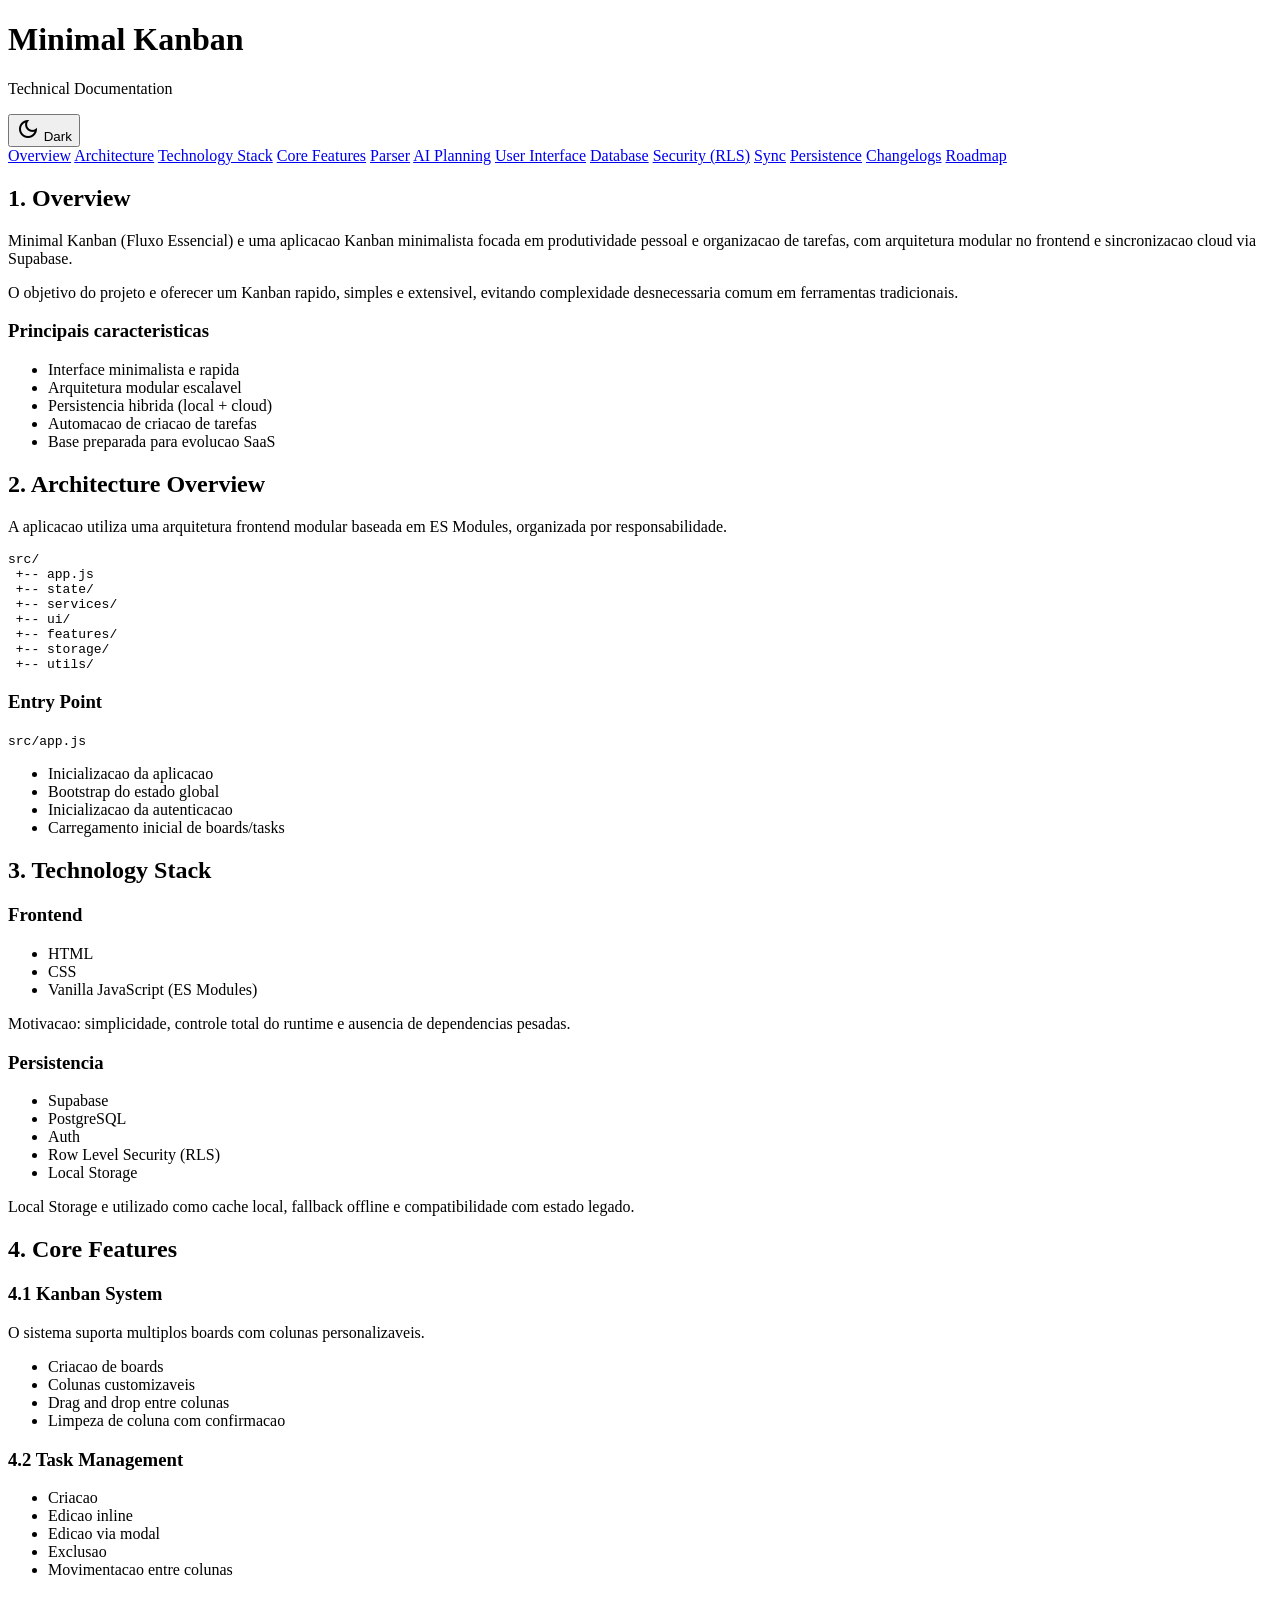
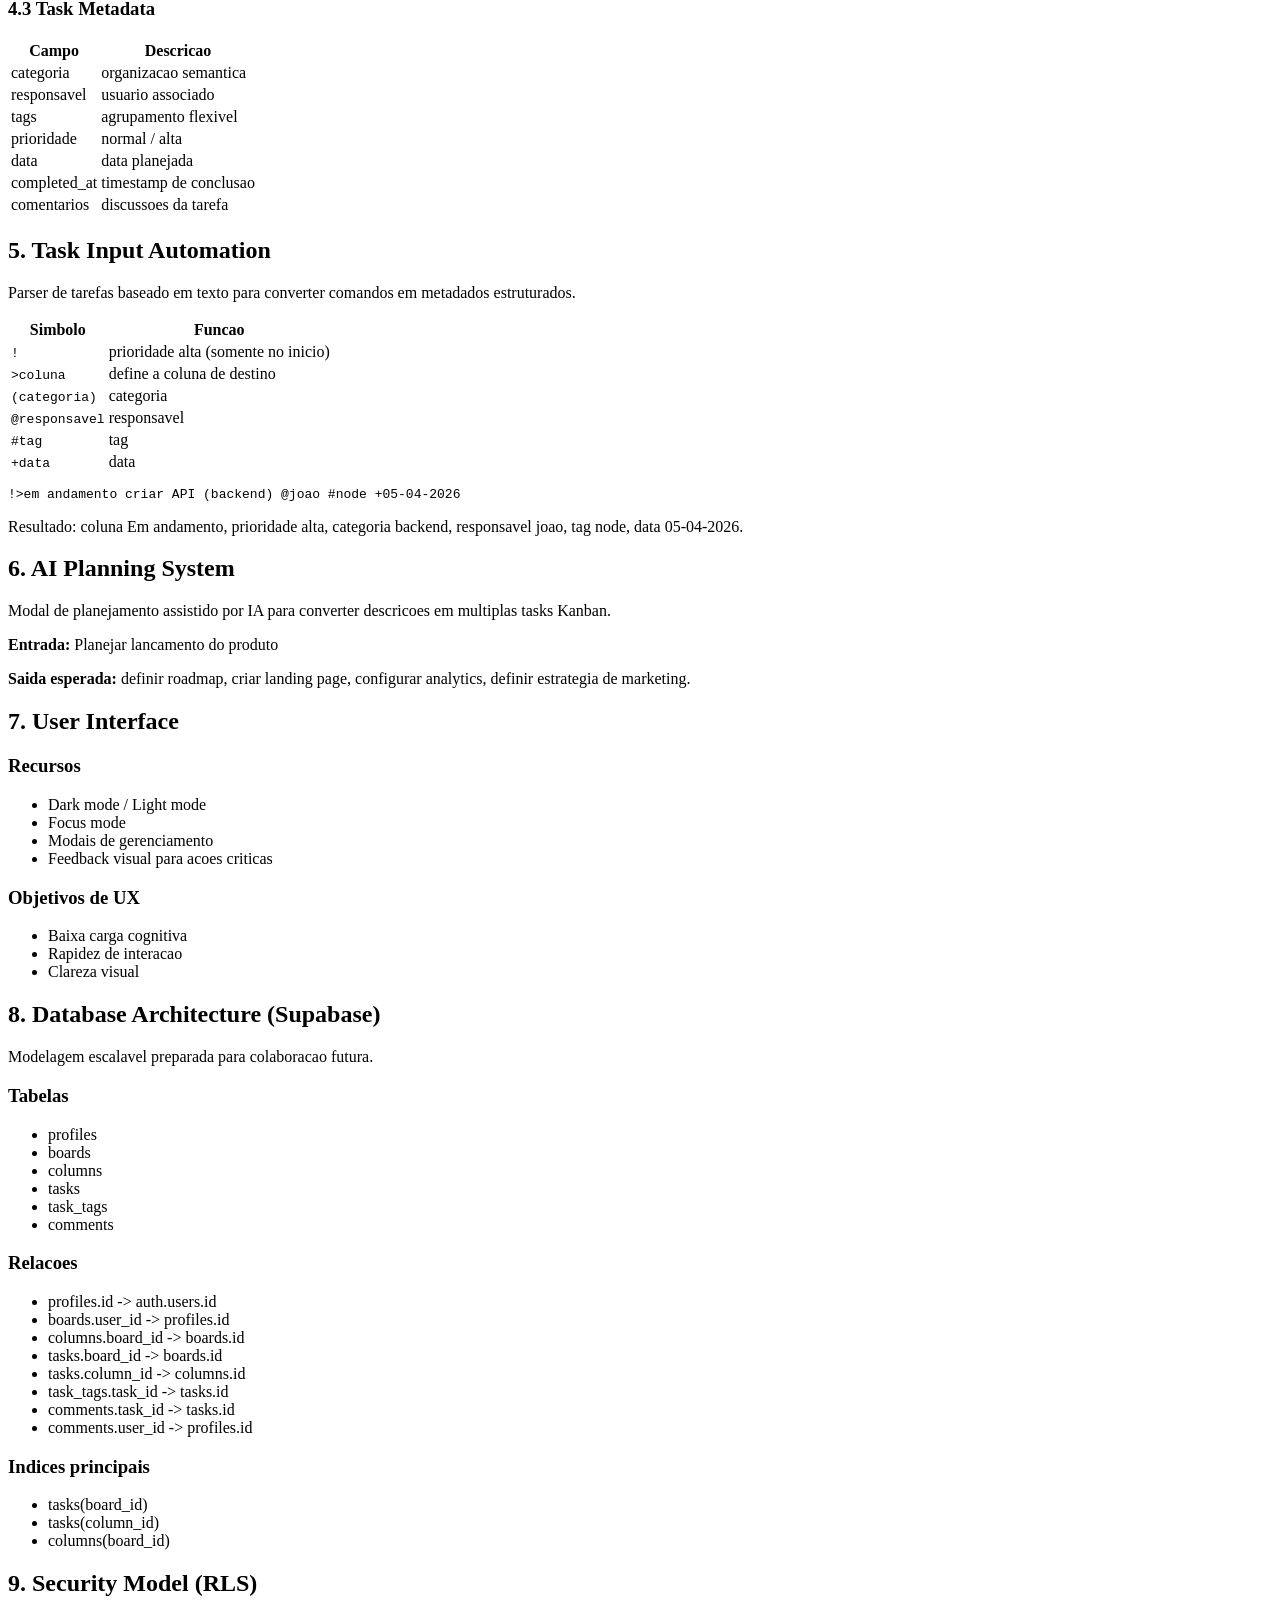
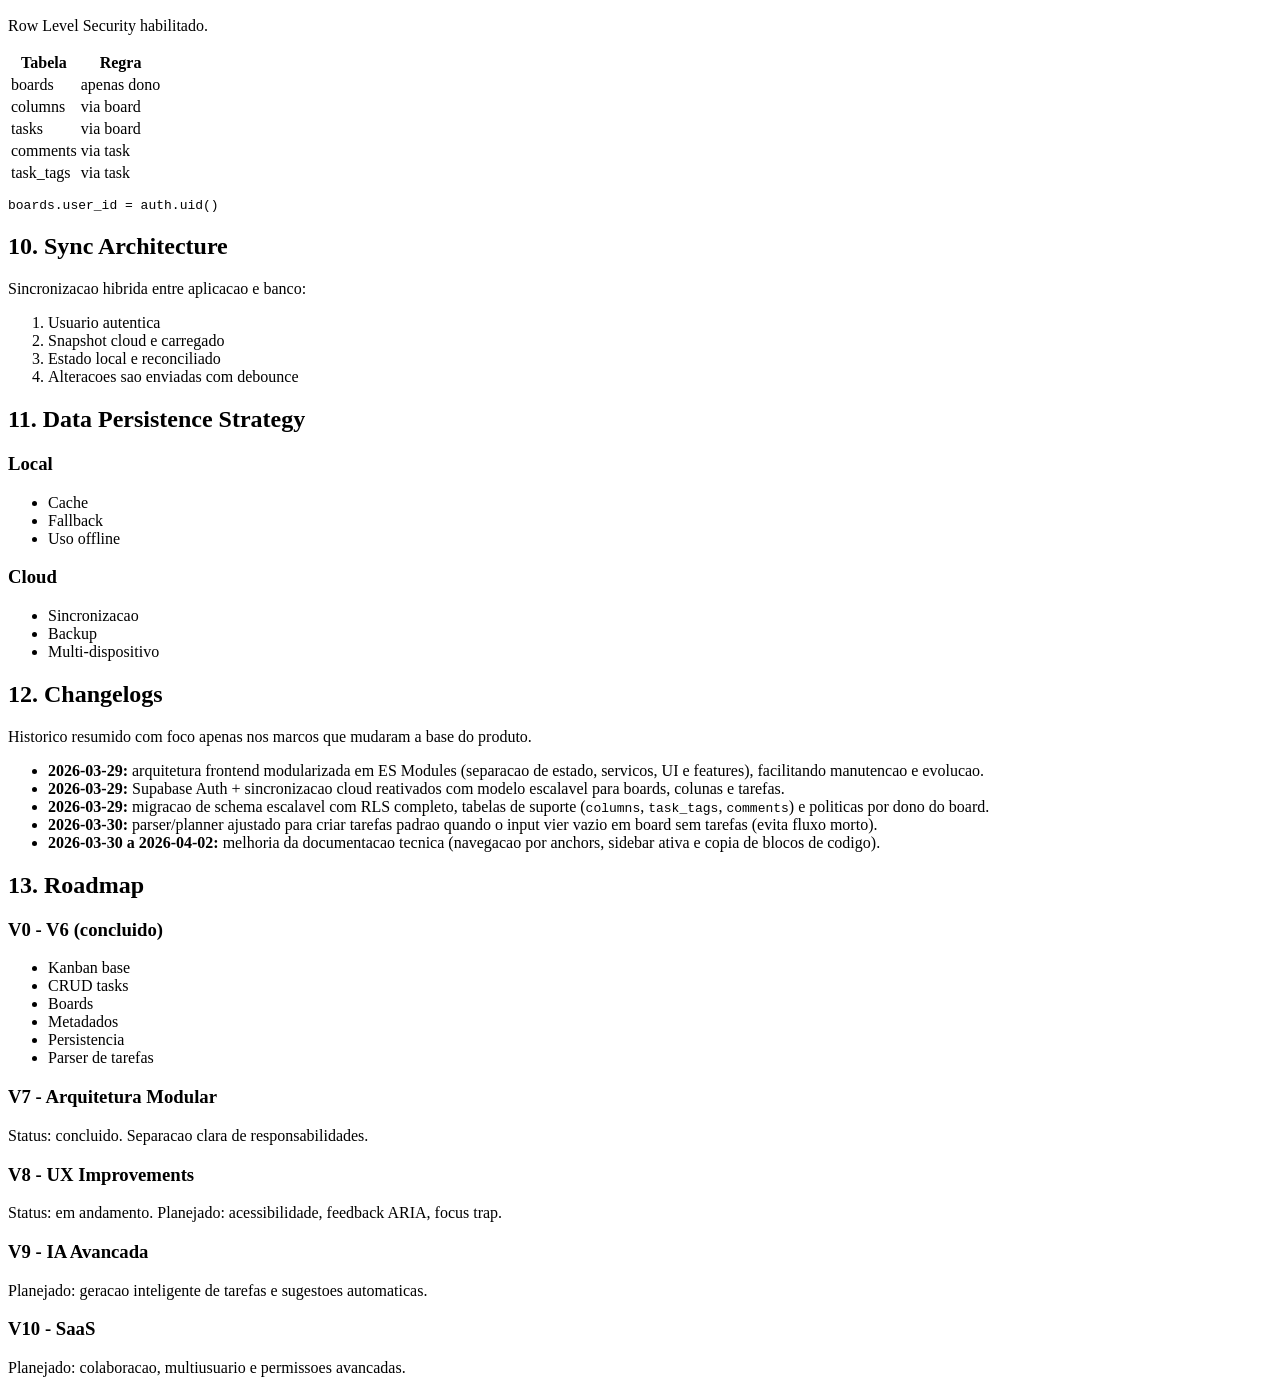
==== docs/index.html @ c55471f4 "feat: simplify task parser commands and align docs/help" ====
<!doctype html>
<html lang="pt-BR">
<head>
  <meta charset="UTF-8" />
  <meta name="viewport" content="width=device-width, initial-scale=1.0" />
  <title>Minimal Kanban - Technical Documentation</title>
  <link rel="preconnect" href="https://fonts.googleapis.com" />
  <link rel="preconnect" href="https://fonts.gstatic.com" crossorigin />
  <link href="https://fonts.googleapis.com/css2?family=Manrope:wght@400;500;600;700;800&display=swap" rel="stylesheet" />
  <link href="https://fonts.googleapis.com/css2?family=Material+Symbols+Outlined:wght@300&display=swap" rel="stylesheet" />
  <link rel="stylesheet" href="./style.css" />
</head>
<body>
  <main class="doc-app">
    <header id="top" class="doc-header">
      <div>
        <h1>Minimal Kanban</h1>
        <p class="subtitle">Technical Documentation</p>
      </div>
      <button id="theme-toggle" type="button" class="theme-btn" aria-label="Alternar tema" aria-pressed="false">
        <span id="theme-icon" class="material-symbols-outlined">dark_mode</span>
        <span id="theme-label">Dark</span>
      </button>
    </header>

    <div class="doc-layout">
      <aside class="doc-sidebar">
        <nav class="doc-nav" aria-label="Navegacao da documentacao">
          <a href="#top">Overview</a>
          <a href="#architecture">Architecture</a>
          <a href="#stack">Technology Stack</a>
          <a href="#core-features">Core Features</a>
          <a href="#parser">Parser</a>
          <a href="#ai-planning">AI Planning</a>
          <a href="#ui">User Interface</a>
          <a href="#database">Database</a>
          <a href="#security">Security (RLS)</a>
          <a href="#sync">Sync</a>
          <a href="#persistence">Persistence</a>
          <a href="#changelogs">Changelogs</a>
          <a href="#roadmap">Roadmap</a>
        </nav>
      </aside>

      <div class="doc-content">
        <section id="overview" class="doc-card">
          <h2>1. Overview</h2>
          <p>Minimal Kanban (Fluxo Essencial) e uma aplicacao Kanban minimalista focada em produtividade pessoal e organizacao de tarefas, com arquitetura modular no frontend e sincronizacao cloud via Supabase.</p>
          <p>O objetivo do projeto e oferecer um Kanban rapido, simples e extensivel, evitando complexidade desnecessaria comum em ferramentas tradicionais.</p>
          <h3>Principais caracteristicas</h3>
          <ul>
            <li>Interface minimalista e rapida</li>
            <li>Arquitetura modular escalavel</li>
            <li>Persistencia hibrida (local + cloud)</li>
            <li>Automacao de criacao de tarefas</li>
            <li>Base preparada para evolucao SaaS</li>
          </ul>
        </section>

        <section id="architecture" class="doc-card">
          <h2>2. Architecture Overview</h2>
          <p>A aplicacao utiliza uma arquitetura frontend modular baseada em ES Modules, organizada por responsabilidade.</p>
          <pre><code>src/
 +-- app.js
 +-- state/
 +-- services/
 +-- ui/
 +-- features/
 +-- storage/
 +-- utils/</code></pre>
          <h3>Entry Point</h3>
          <p><code>src/app.js</code></p>
          <ul>
            <li>Inicializacao da aplicacao</li>
            <li>Bootstrap do estado global</li>
            <li>Inicializacao da autenticacao</li>
            <li>Carregamento inicial de boards/tasks</li>
          </ul>
        </section>

        <section id="stack" class="doc-card">
          <h2>3. Technology Stack</h2>
          <h3>Frontend</h3>
          <ul>
            <li>HTML</li>
            <li>CSS</li>
            <li>Vanilla JavaScript (ES Modules)</li>
          </ul>
          <p>Motivacao: simplicidade, controle total do runtime e ausencia de dependencias pesadas.</p>
          <h3>Persistencia</h3>
          <ul>
            <li>Supabase</li>
            <li>PostgreSQL</li>
            <li>Auth</li>
            <li>Row Level Security (RLS)</li>
            <li>Local Storage</li>
          </ul>
          <p>Local Storage e utilizado como cache local, fallback offline e compatibilidade com estado legado.</p>
        </section>

        <section id="core-features" class="doc-card">
          <h2>4. Core Features</h2>
          <h3>4.1 Kanban System</h3>
          <p>O sistema suporta multiplos boards com colunas personalizaveis.</p>
          <ul>
            <li>Criacao de boards</li>
            <li>Colunas customizaveis</li>
            <li>Drag and drop entre colunas</li>
            <li>Limpeza de coluna com confirmacao</li>
          </ul>
          <h3>4.2 Task Management</h3>
          <ul>
            <li>Criacao</li>
            <li>Edicao inline</li>
            <li>Edicao via modal</li>
            <li>Exclusao</li>
            <li>Movimentacao entre colunas</li>
          </ul>
          <h3>4.3 Task Metadata</h3>
          <table>
            <thead><tr><th>Campo</th><th>Descricao</th></tr></thead>
            <tbody>
              <tr><td>categoria</td><td>organizacao semantica</td></tr>
              <tr><td>responsavel</td><td>usuario associado</td></tr>
              <tr><td>tags</td><td>agrupamento flexivel</td></tr>
              <tr><td>prioridade</td><td>normal / alta</td></tr>
              <tr><td>data</td><td>data planejada</td></tr>
              <tr><td>completed_at</td><td>timestamp de conclusao</td></tr>
              <tr><td>comentarios</td><td>discussoes da tarefa</td></tr>
            </tbody>
          </table>
        </section>

        <section id="parser" class="doc-card">
          <h2>5. Task Input Automation</h2>
          <p>Parser de tarefas baseado em texto para converter comandos em metadados estruturados.</p>
          <table>
            <thead><tr><th>Simbolo</th><th>Funcao</th></tr></thead>
            <tbody>
              <tr><td><code>!</code></td><td>prioridade alta (somente no inicio)</td></tr>
              <tr><td><code>&gt;coluna</code></td><td>define a coluna de destino</td></tr>
              <tr><td><code>(categoria)</code></td><td>categoria</td></tr>
              <tr><td><code>@responsavel</code></td><td>responsavel</td></tr>
              <tr><td><code>#tag</code></td><td>tag</td></tr>
              <tr><td><code>+data</code></td><td>data</td></tr>
            </tbody>
          </table>
          <pre><code>!&gt;em andamento criar API (backend) @joao #node +05-04-2026</code></pre>
          <p>Resultado: coluna Em andamento, prioridade alta, categoria backend, responsavel joao, tag node, data 05-04-2026.</p>
        </section>

        <section id="ai-planning" class="doc-card">
          <h2>6. AI Planning System</h2>
          <p>Modal de planejamento assistido por IA para converter descricoes em multiplas tasks Kanban.</p>
          <p><strong>Entrada:</strong> Planejar lancamento do produto</p>
          <p><strong>Saida esperada:</strong> definir roadmap, criar landing page, configurar analytics, definir estrategia de marketing.</p>
        </section>

        <section id="ui" class="doc-card">
          <h2>7. User Interface</h2>
          <h3>Recursos</h3>
          <ul>
            <li>Dark mode / Light mode</li>
            <li>Focus mode</li>
            <li>Modais de gerenciamento</li>
            <li>Feedback visual para acoes criticas</li>
          </ul>
          <h3>Objetivos de UX</h3>
          <ul>
            <li>Baixa carga cognitiva</li>
            <li>Rapidez de interacao</li>
            <li>Clareza visual</li>
          </ul>
        </section>

        <section id="database" class="doc-card">
          <h2>8. Database Architecture (Supabase)</h2>
          <p>Modelagem escalavel preparada para colaboracao futura.</p>
          <h3>Tabelas</h3>
          <ul>
            <li>profiles</li>
            <li>boards</li>
            <li>columns</li>
            <li>tasks</li>
            <li>task_tags</li>
            <li>comments</li>
          </ul>
          <h3>Relacoes</h3>
          <ul>
            <li>profiles.id -> auth.users.id</li>
            <li>boards.user_id -> profiles.id</li>
            <li>columns.board_id -> boards.id</li>
            <li>tasks.board_id -> boards.id</li>
            <li>tasks.column_id -> columns.id</li>
            <li>task_tags.task_id -> tasks.id</li>
            <li>comments.task_id -> tasks.id</li>
            <li>comments.user_id -> profiles.id</li>
          </ul>
          <h3>Indices principais</h3>
          <ul>
            <li>tasks(board_id)</li>
            <li>tasks(column_id)</li>
            <li>columns(board_id)</li>
          </ul>
        </section>

        <section id="security" class="doc-card">
          <h2>9. Security Model (RLS)</h2>
          <p>Row Level Security habilitado.</p>
          <table>
            <thead><tr><th>Tabela</th><th>Regra</th></tr></thead>
            <tbody>
              <tr><td>boards</td><td>apenas dono</td></tr>
              <tr><td>columns</td><td>via board</td></tr>
              <tr><td>tasks</td><td>via board</td></tr>
              <tr><td>comments</td><td>via task</td></tr>
              <tr><td>task_tags</td><td>via task</td></tr>
            </tbody>
          </table>
          <pre><code>boards.user_id = auth.uid()</code></pre>
        </section>

        <section id="sync" class="doc-card">
          <h2>10. Sync Architecture</h2>
          <p>Sincronizacao hibrida entre aplicacao e banco:</p>
          <ol>
            <li>Usuario autentica</li>
            <li>Snapshot cloud e carregado</li>
            <li>Estado local e reconciliado</li>
            <li>Alteracoes sao enviadas com debounce</li>
          </ol>
        </section>

        <section id="persistence" class="doc-card">
          <h2>11. Data Persistence Strategy</h2>
          <h3>Local</h3>
          <ul>
            <li>Cache</li>
            <li>Fallback</li>
            <li>Uso offline</li>
          </ul>
          <h3>Cloud</h3>
          <ul>
            <li>Sincronizacao</li>
            <li>Backup</li>
            <li>Multi-dispositivo</li>
          </ul>
        </section>

        <section id="changelogs" class="doc-card">
          <h2>12. Changelogs</h2>
          <p>Historico resumido com foco apenas nos marcos que mudaram a base do produto.</p>
          <ul>
            <li><strong>2026-03-29:</strong> arquitetura frontend modularizada em ES Modules (separacao de estado, servicos, UI e features), facilitando manutencao e evolucao.</li>
            <li><strong>2026-03-29:</strong> Supabase Auth + sincronizacao cloud reativados com modelo escalavel para boards, colunas e tarefas.</li>
            <li><strong>2026-03-29:</strong> migracao de schema escalavel com RLS completo, tabelas de suporte (<code>columns</code>, <code>task_tags</code>, <code>comments</code>) e politicas por dono do board.</li>
            <li><strong>2026-03-30:</strong> parser/planner ajustado para criar tarefas padrao quando o input vier vazio em board sem tarefas (evita fluxo morto).</li>
            <li><strong>2026-03-30 a 2026-04-02:</strong> melhoria da documentacao tecnica (navegacao por anchors, sidebar ativa e copia de blocos de codigo).</li>
          </ul>
        </section>
        <section id="roadmap" class="doc-card">
          <h2>13. Roadmap</h2>
          <h3>V0 - V6 (concluido)</h3>
          <ul>
            <li>Kanban base</li>
            <li>CRUD tasks</li>
            <li>Boards</li>
            <li>Metadados</li>
            <li>Persistencia</li>
            <li>Parser de tarefas</li>
          </ul>
          <h3>V7 - Arquitetura Modular</h3>
          <p>Status: concluido. Separacao clara de responsabilidades.</p>
          <h3>V8 - UX Improvements</h3>
          <p>Status: em andamento. Planejado: acessibilidade, feedback ARIA, focus trap.</p>
          <h3>V9 - IA Avancada</h3>
          <p>Planejado: geracao inteligente de tarefas e sugestoes automaticas.</p>
          <h3>V10 - SaaS</h3>
          <p>Planejado: colaboracao, multiusuario e permissoes avancadas.</p>
        </section>
      </div>
    </div>
  </main>

  <script type="module" src="./script.js"></script>
</body>
</html>
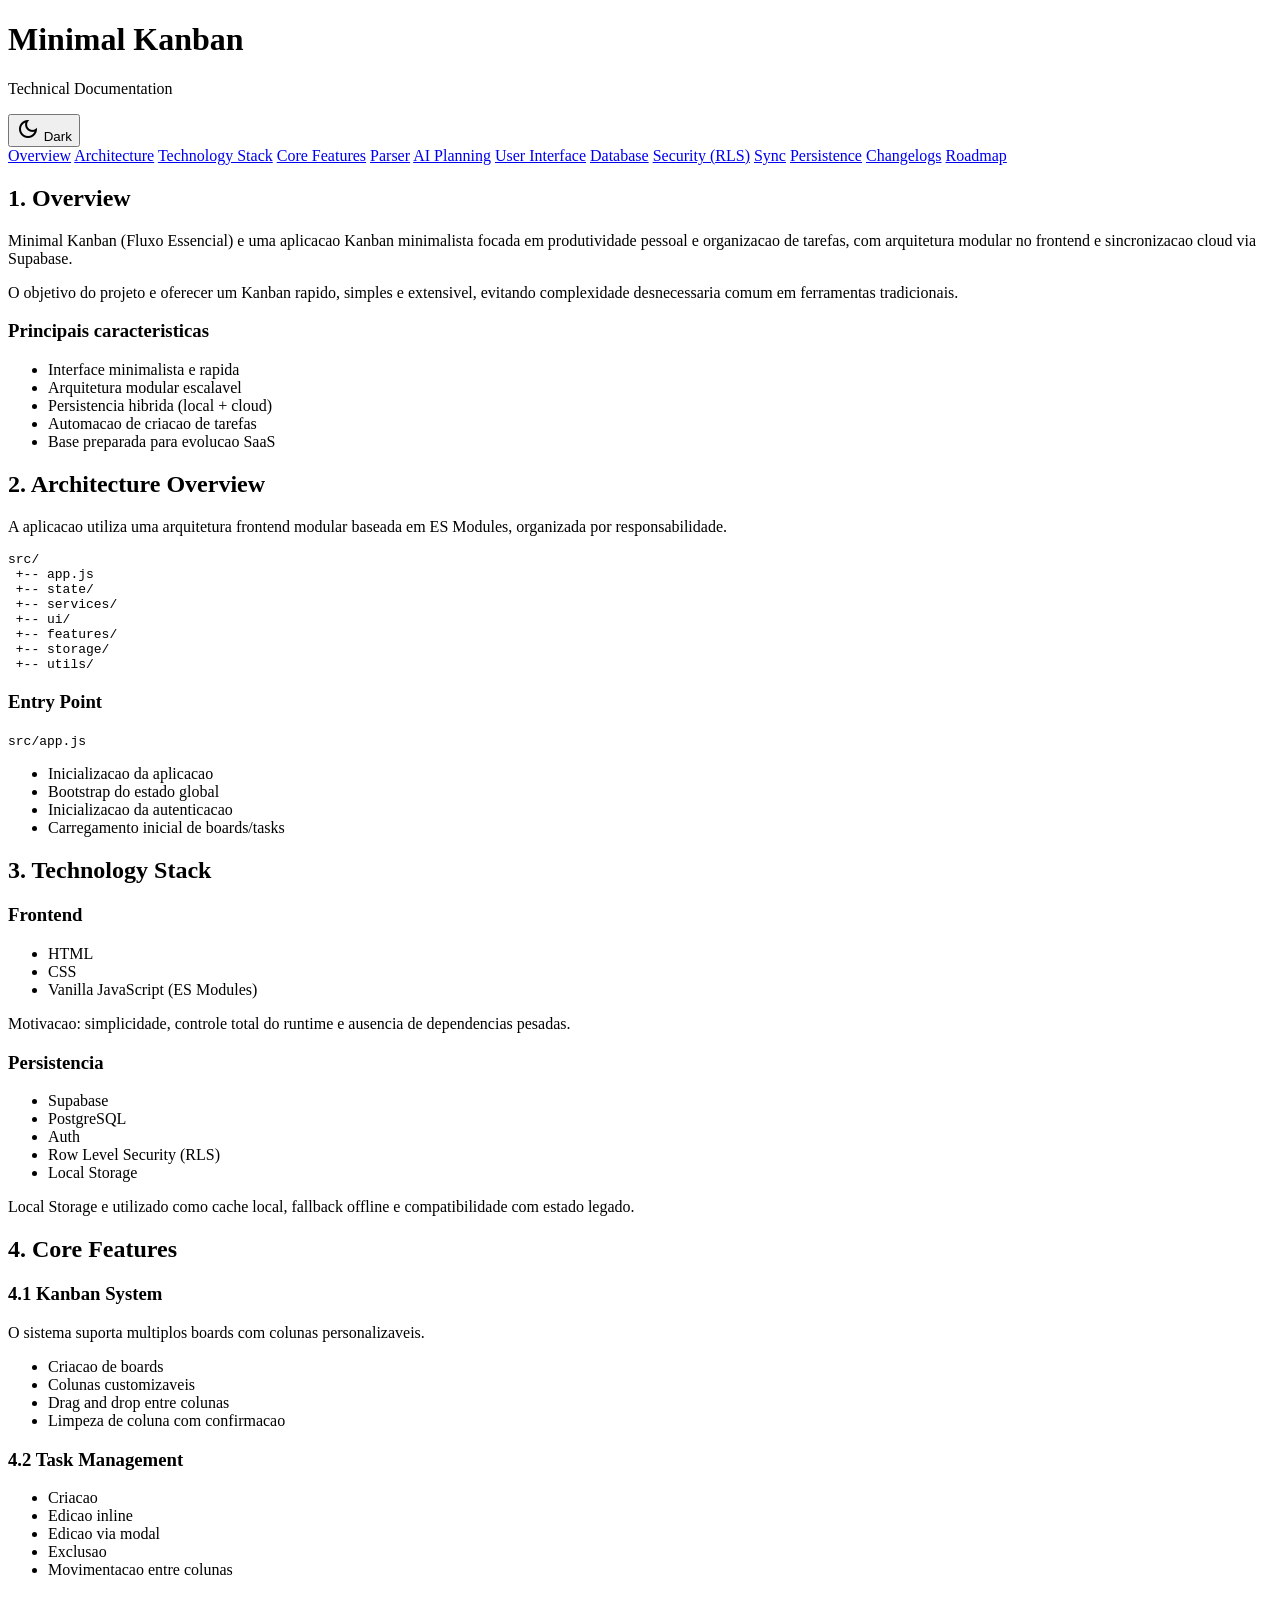
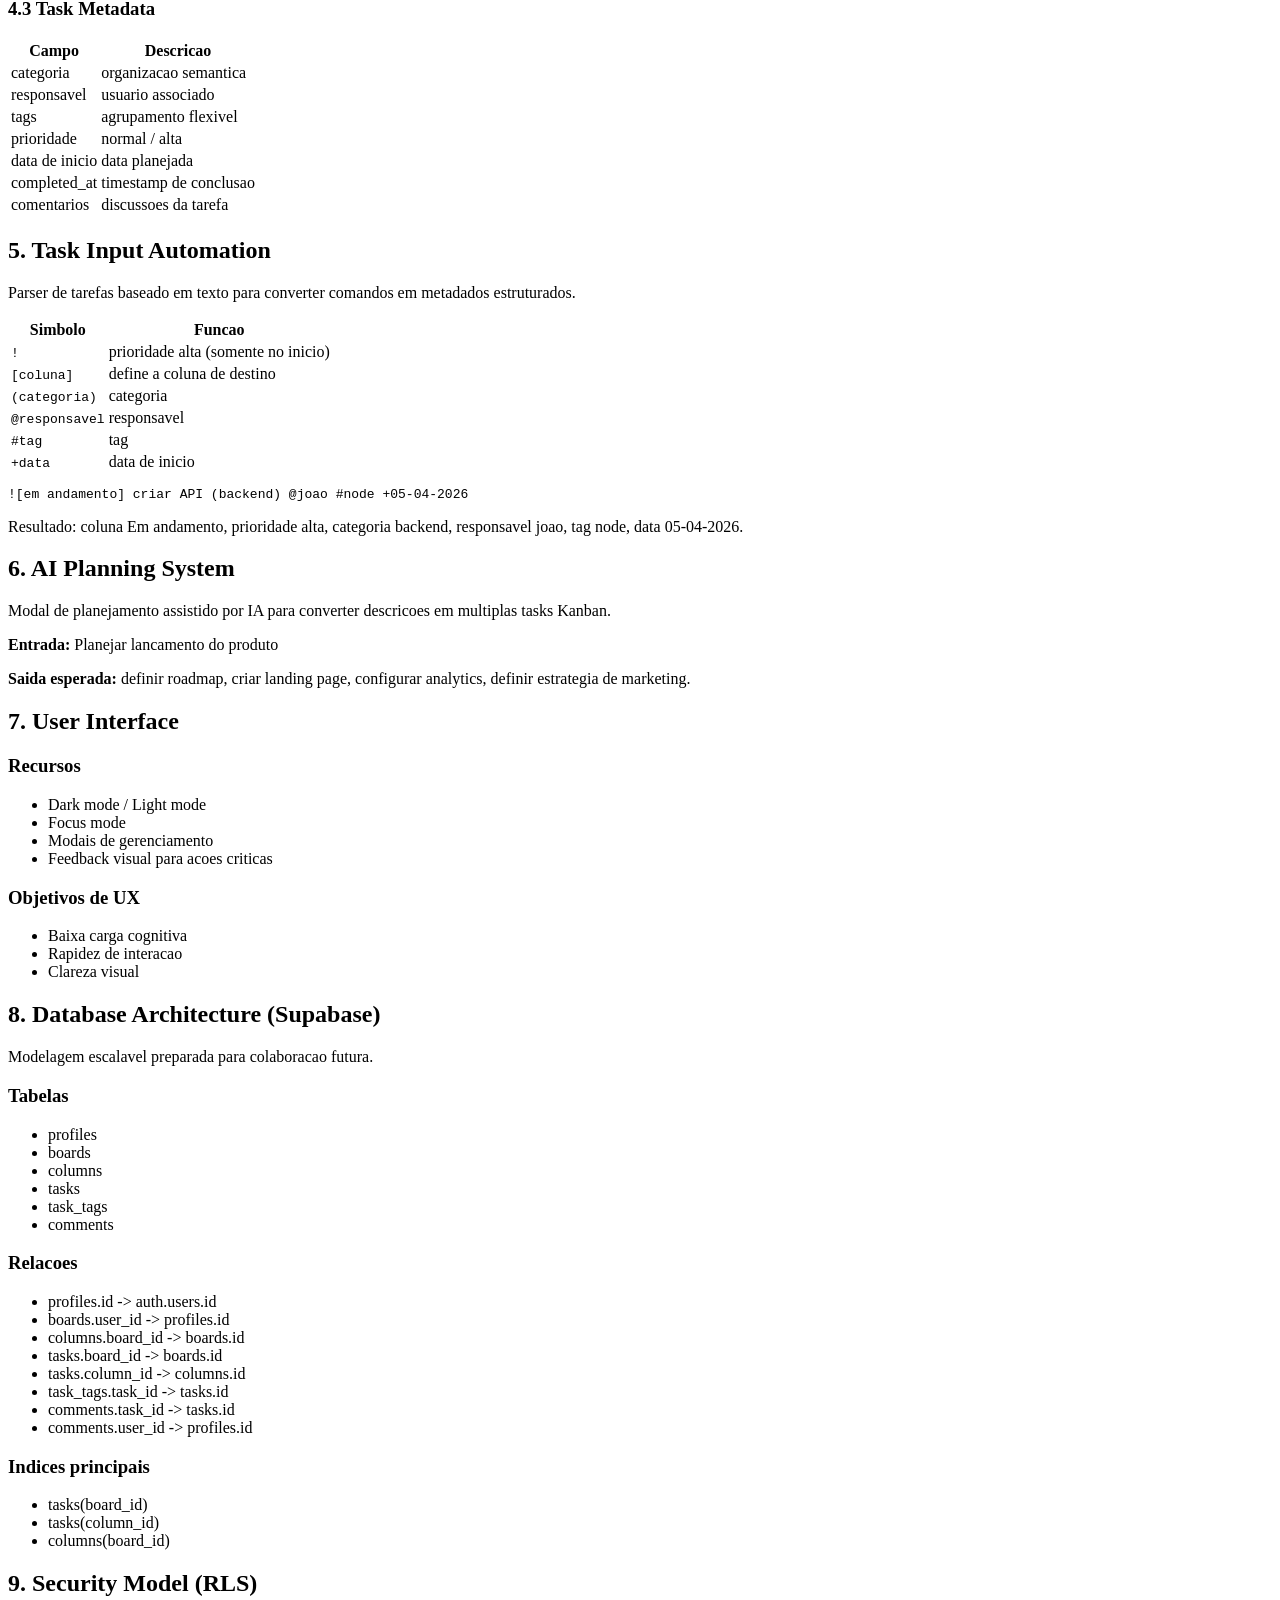
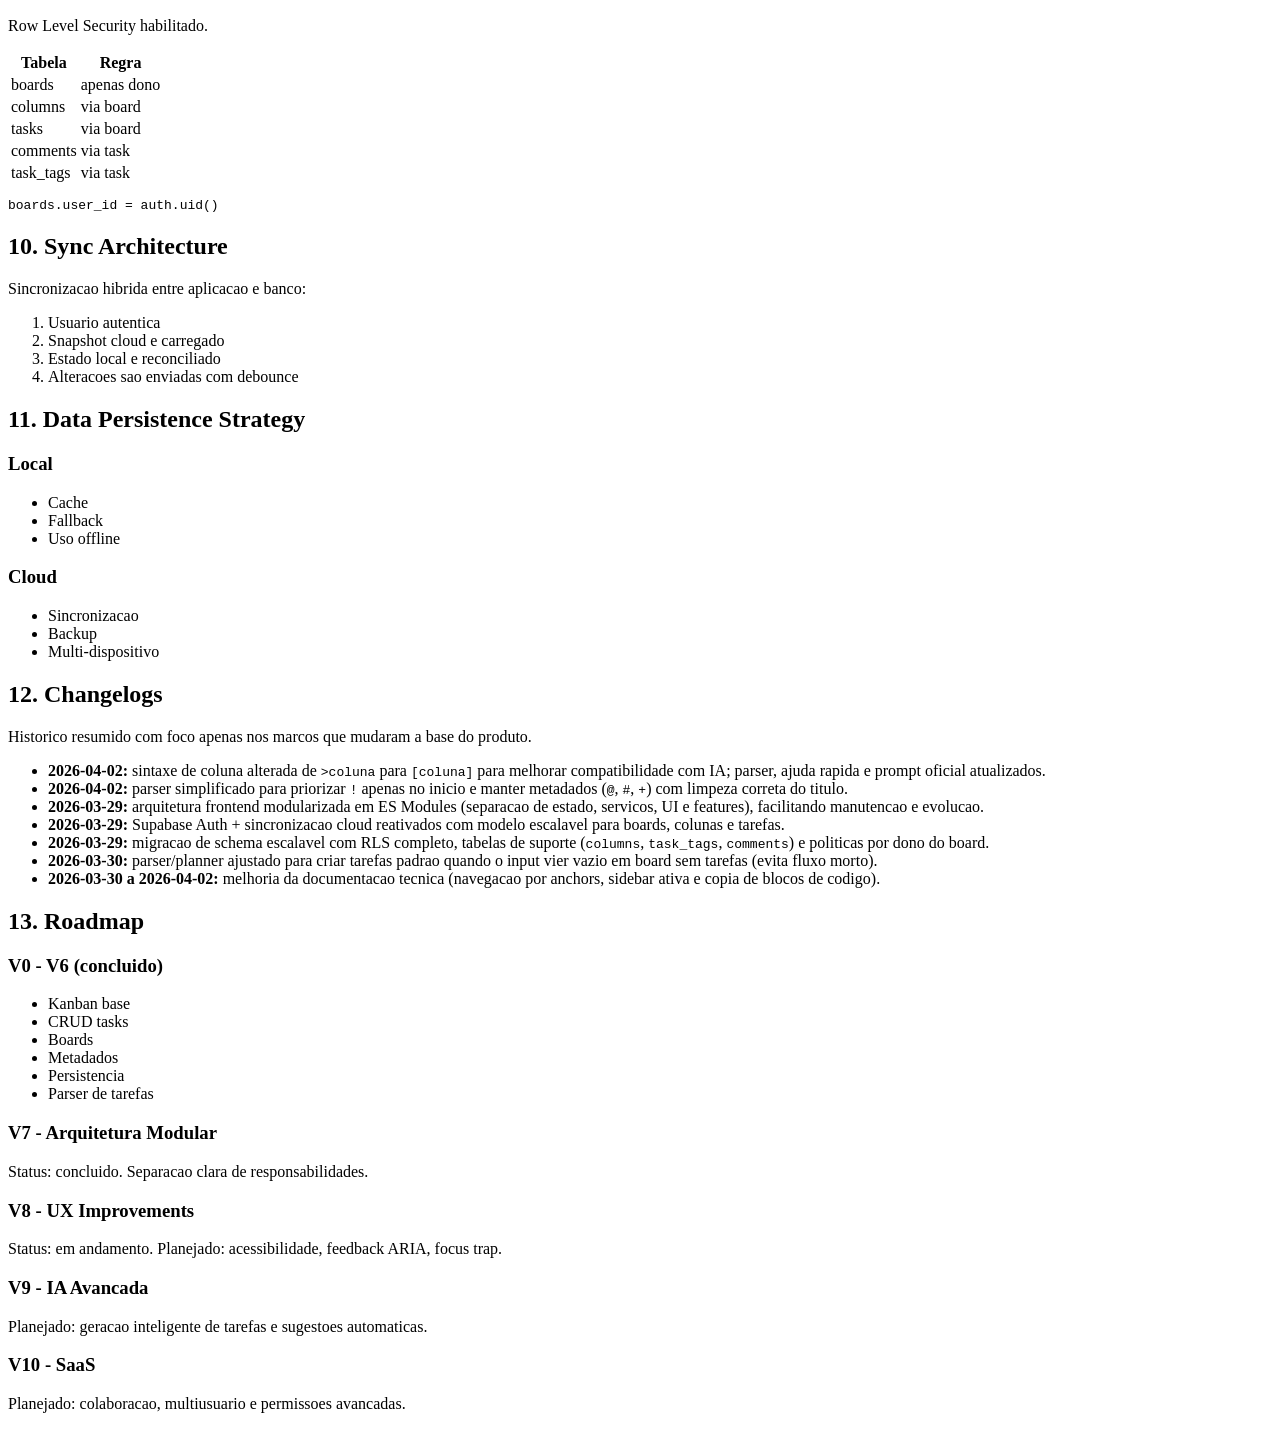
==== commit 431f6853: "chore: rename date label and remove done task strike style" ====
--- a/docs/index.html
+++ b/docs/index.html
@@ -124,7 +124,7 @@
               <tr><td>responsavel</td><td>usuario associado</td></tr>
               <tr><td>tags</td><td>agrupamento flexivel</td></tr>
               <tr><td>prioridade</td><td>normal / alta</td></tr>
-              <tr><td>data</td><td>data planejada</td></tr>
+              <tr><td>data de inicio</td><td>data planejada</td></tr>
               <tr><td>completed_at</td><td>timestamp de conclusao</td></tr>
               <tr><td>comentarios</td><td>discussoes da tarefa</td></tr>
             </tbody>
@@ -138,14 +138,14 @@
             <thead><tr><th>Simbolo</th><th>Funcao</th></tr></thead>
             <tbody>
               <tr><td><code>!</code></td><td>prioridade alta (somente no inicio)</td></tr>
-              <tr><td><code>&gt;coluna</code></td><td>define a coluna de destino</td></tr>
+              <tr><td><code>[coluna]</code></td><td>define a coluna de destino</td></tr>
               <tr><td><code>(categoria)</code></td><td>categoria</td></tr>
               <tr><td><code>@responsavel</code></td><td>responsavel</td></tr>
               <tr><td><code>#tag</code></td><td>tag</td></tr>
-              <tr><td><code>+data</code></td><td>data</td></tr>
+              <tr><td><code>+data</code></td><td>data de inicio</td></tr>
             </tbody>
           </table>
-          <pre><code>!&gt;em andamento criar API (backend) @joao #node +05-04-2026</code></pre>
+          <pre><code>![em andamento] criar API (backend) @joao #node +05-04-2026</code></pre>
           <p>Resultado: coluna Em andamento, prioridade alta, categoria backend, responsavel joao, tag node, data 05-04-2026.</p>
         </section>
 
@@ -251,6 +251,8 @@
           <h2>12. Changelogs</h2>
           <p>Historico resumido com foco apenas nos marcos que mudaram a base do produto.</p>
           <ul>
+            <li><strong>2026-04-02:</strong> sintaxe de coluna alterada de <code>&gt;coluna</code> para <code>[coluna]</code> para melhorar compatibilidade com IA; parser, ajuda rapida e prompt oficial atualizados.</li>
+            <li><strong>2026-04-02:</strong> parser simplificado para priorizar <code>!</code> apenas no inicio e manter metadados (<code>@</code>, <code>#</code>, <code>+</code>) com limpeza correta do titulo.</li>
             <li><strong>2026-03-29:</strong> arquitetura frontend modularizada em ES Modules (separacao de estado, servicos, UI e features), facilitando manutencao e evolucao.</li>
             <li><strong>2026-03-29:</strong> Supabase Auth + sincronizacao cloud reativados com modelo escalavel para boards, colunas e tarefas.</li>
             <li><strong>2026-03-29:</strong> migracao de schema escalavel com RLS completo, tabelas de suporte (<code>columns</code>, <code>task_tags</code>, <code>comments</code>) e politicas por dono do board.</li>
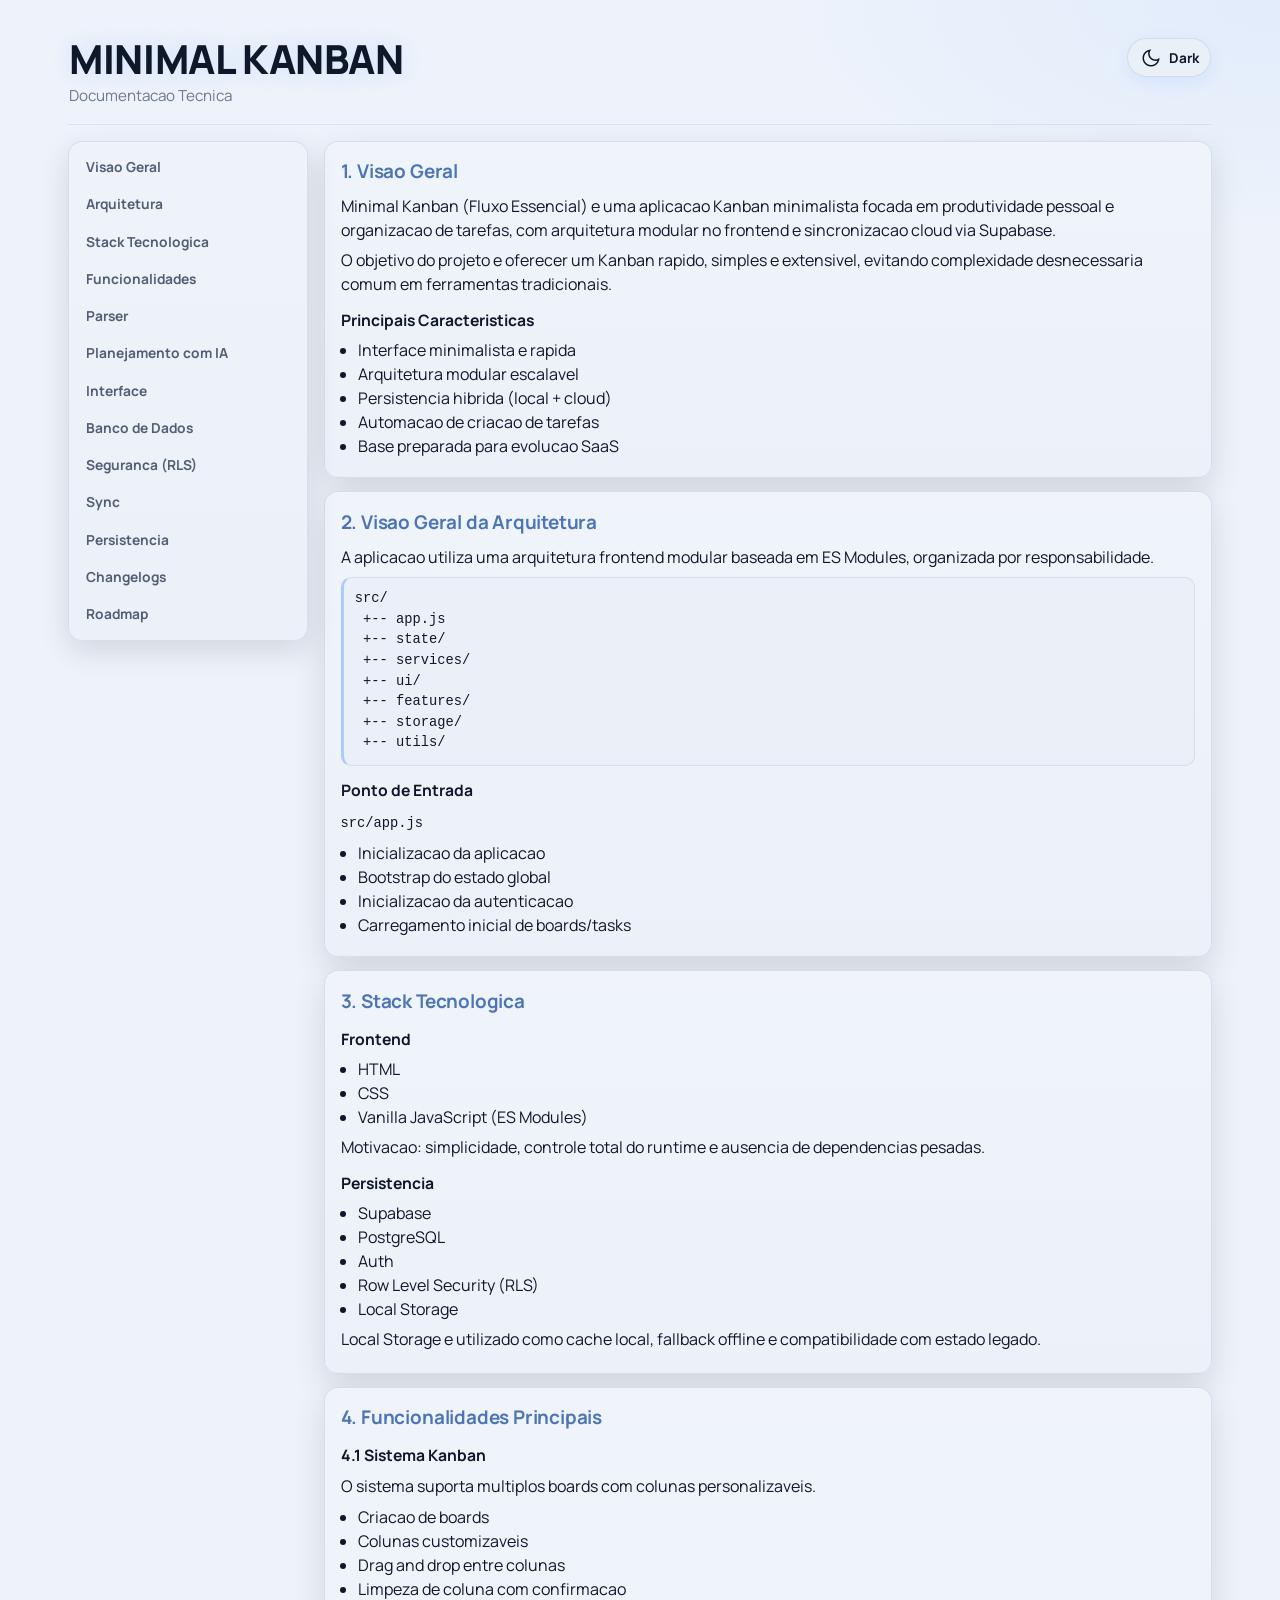
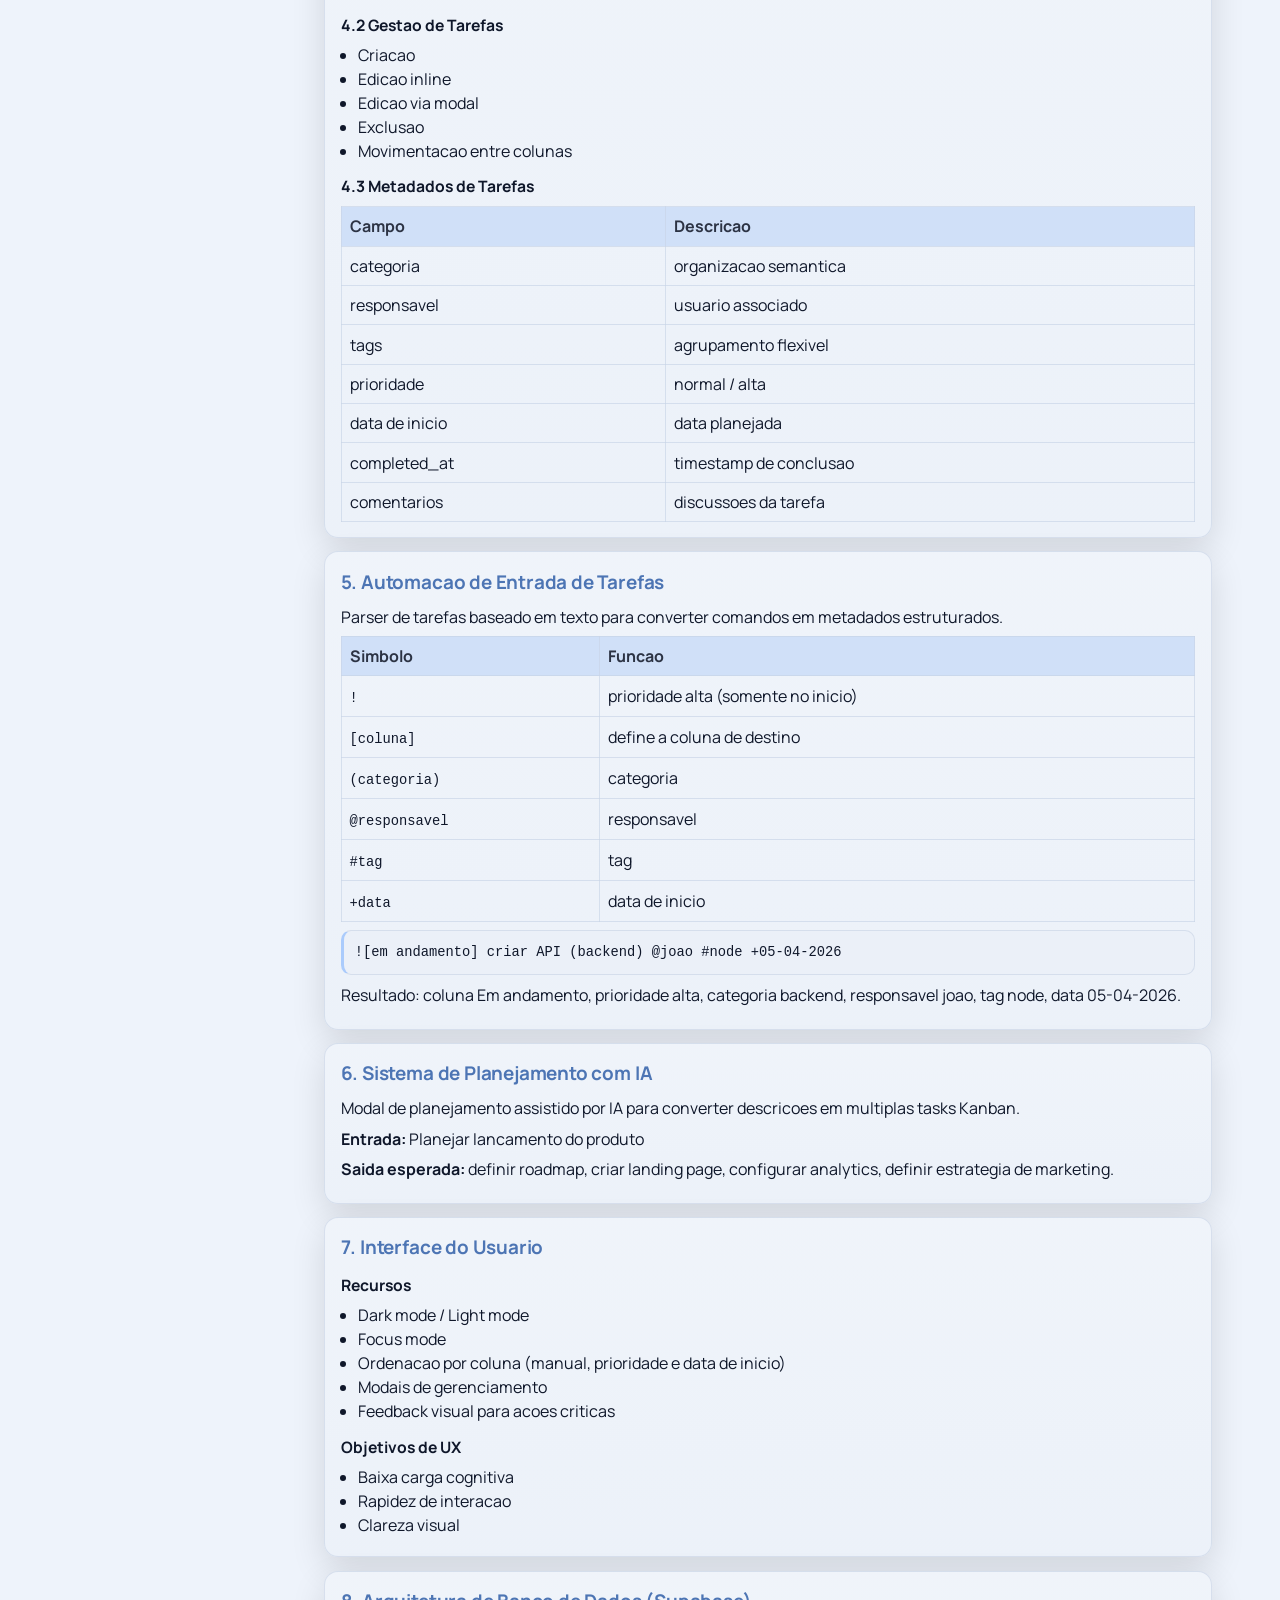
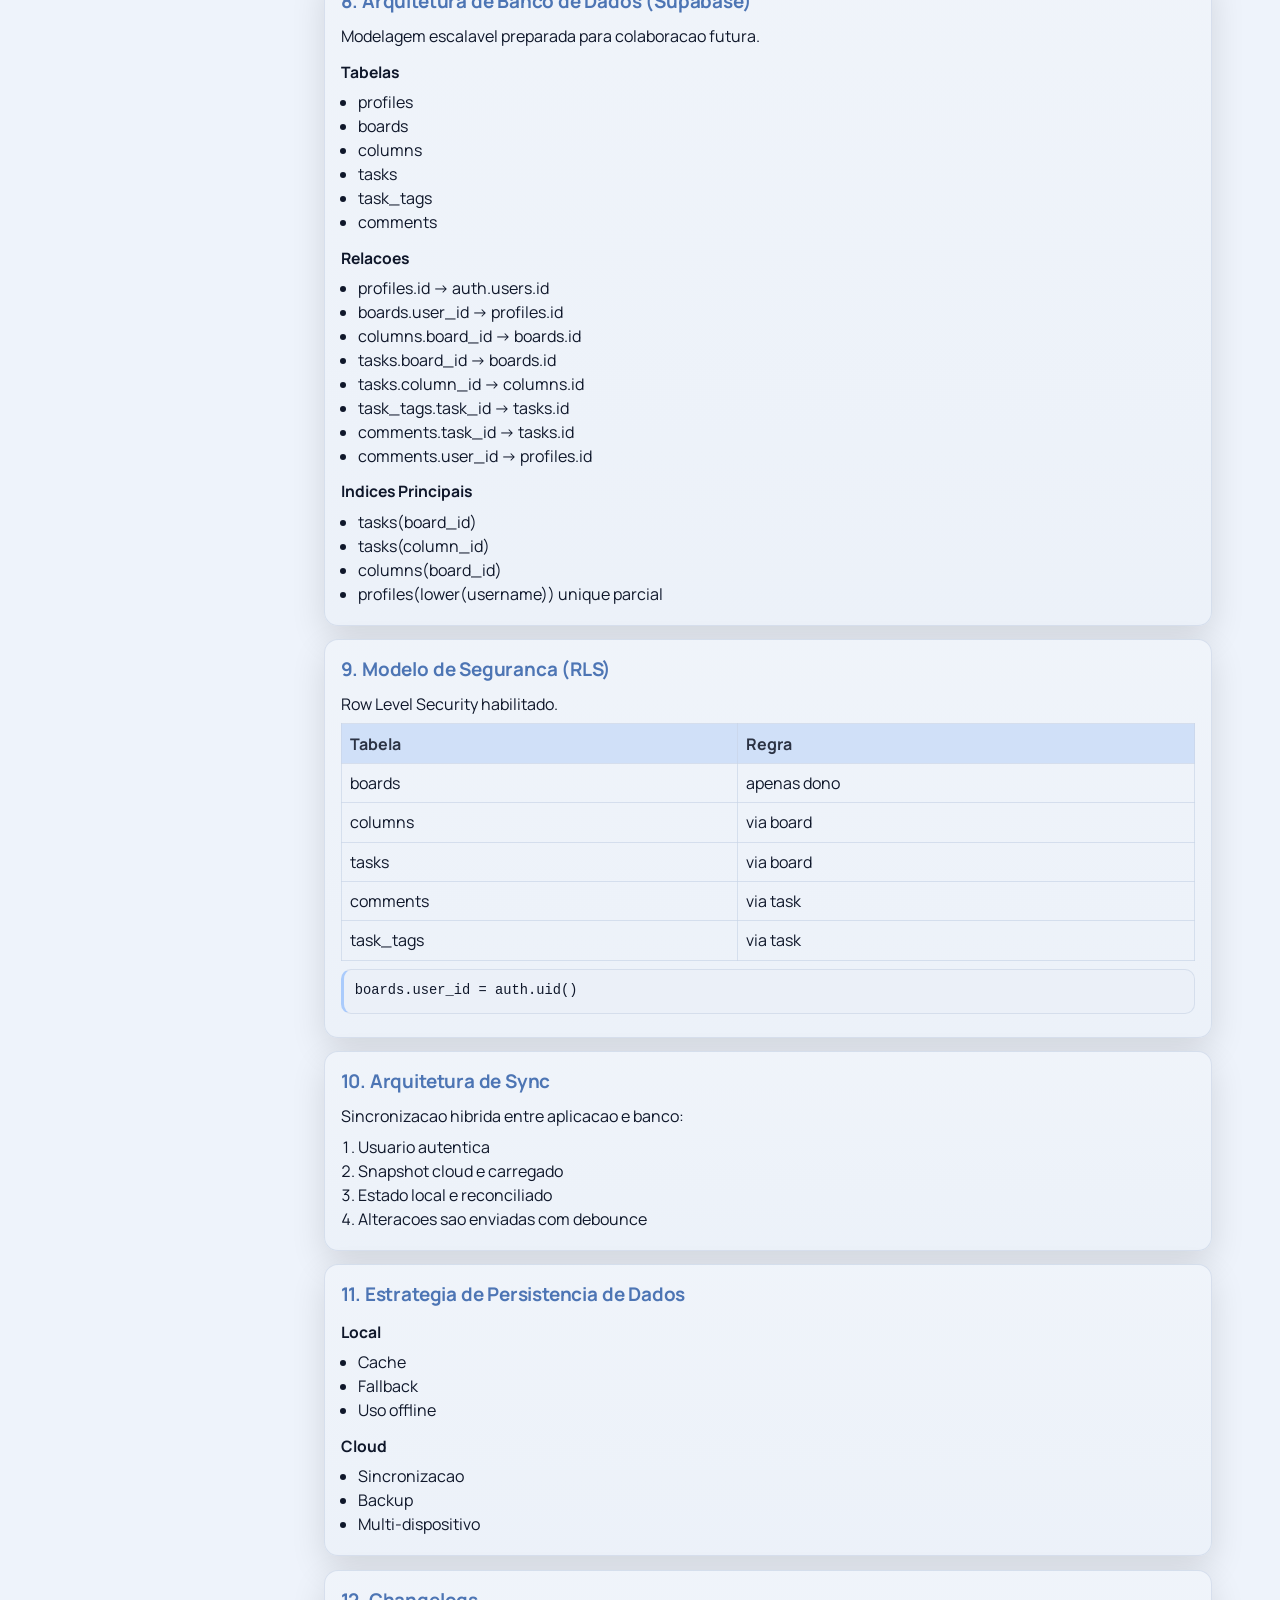
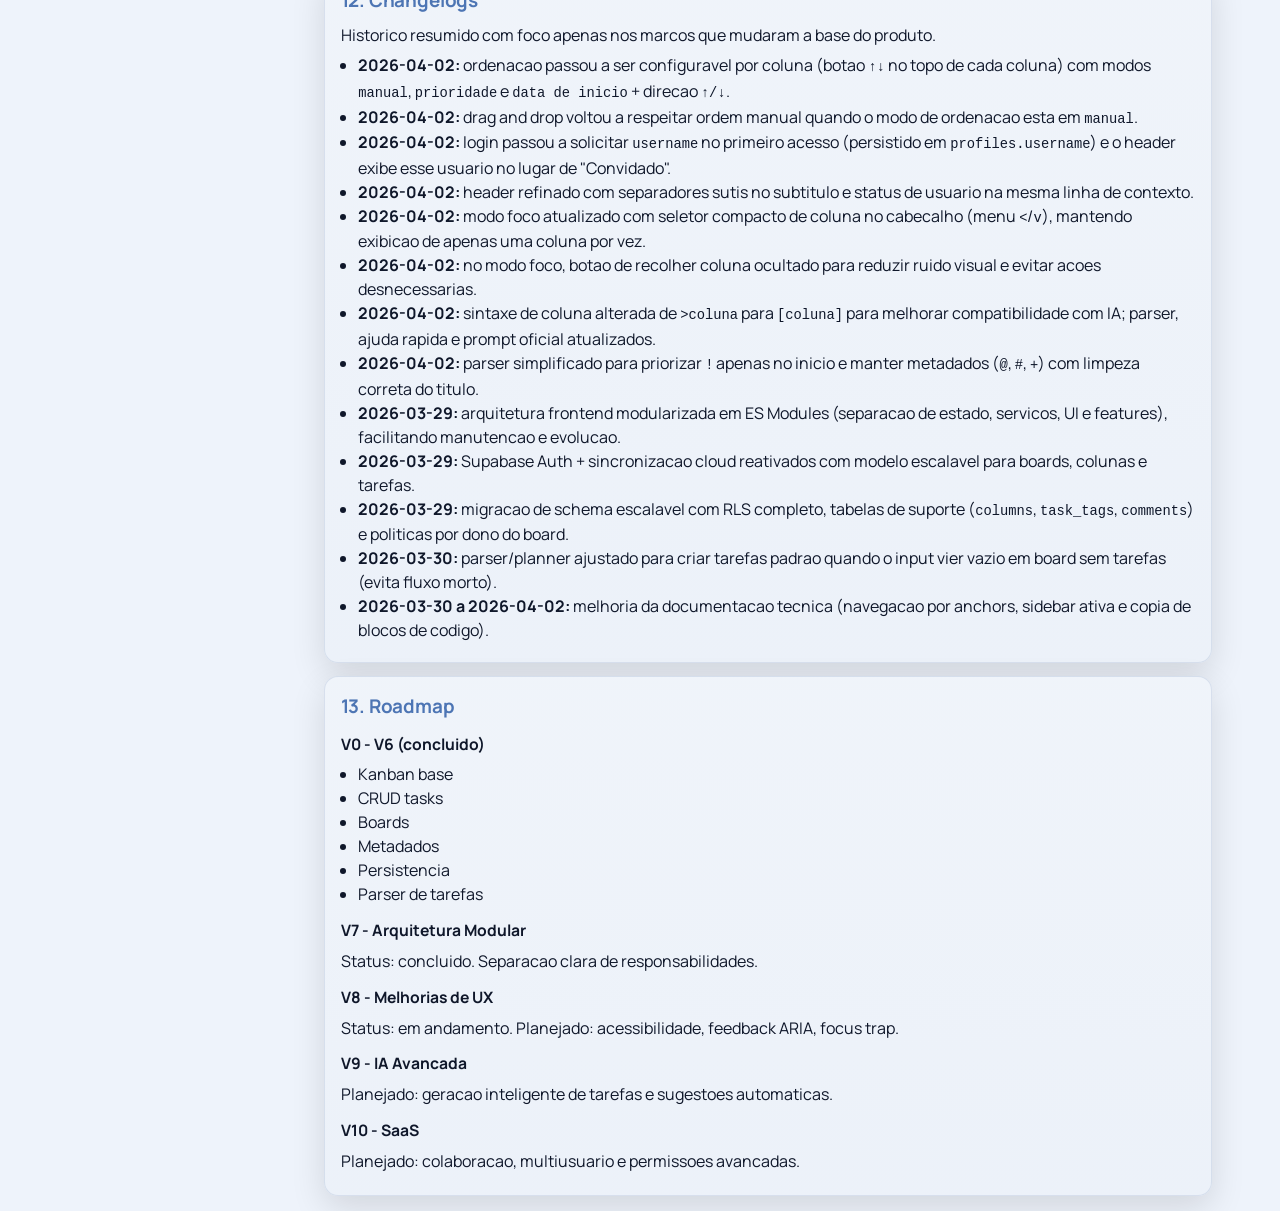
==== commit 38626753: "docs: moderniza visual e traduz documentação para pt-BR" ====
--- a/docs/index.html
+++ b/docs/index.html
@@ -3,7 +3,7 @@
 <head>
   <meta charset="UTF-8" />
   <meta name="viewport" content="width=device-width, initial-scale=1.0" />
-  <title>Minimal Kanban - Technical Documentation</title>
+  <title>Minimal Kanban - Documentacao Tecnica</title>
   <link rel="preconnect" href="https://fonts.googleapis.com" />
   <link rel="preconnect" href="https://fonts.gstatic.com" crossorigin />
   <link href="https://fonts.googleapis.com/css2?family=Manrope:wght@400;500;600;700;800&display=swap" rel="stylesheet" />
@@ -15,7 +15,7 @@
     <header id="top" class="doc-header">
       <div>
         <h1>Minimal Kanban</h1>
-        <p class="subtitle">Technical Documentation</p>
+        <p class="subtitle">Documentacao Tecnica</p>
       </div>
       <button id="theme-toggle" type="button" class="theme-btn" aria-label="Alternar tema" aria-pressed="false">
         <span id="theme-icon" class="material-symbols-outlined">dark_mode</span>
@@ -26,17 +26,17 @@
     <div class="doc-layout">
       <aside class="doc-sidebar">
         <nav class="doc-nav" aria-label="Navegacao da documentacao">
-          <a href="#top">Overview</a>
-          <a href="#architecture">Architecture</a>
-          <a href="#stack">Technology Stack</a>
-          <a href="#core-features">Core Features</a>
+          <a href="#top">Visao Geral</a>
+          <a href="#architecture">Arquitetura</a>
+          <a href="#stack">Stack Tecnologica</a>
+          <a href="#core-features">Funcionalidades</a>
           <a href="#parser">Parser</a>
-          <a href="#ai-planning">AI Planning</a>
-          <a href="#ui">User Interface</a>
-          <a href="#database">Database</a>
-          <a href="#security">Security (RLS)</a>
+          <a href="#ai-planning">Planejamento com IA</a>
+          <a href="#ui">Interface</a>
+          <a href="#database">Banco de Dados</a>
+          <a href="#security">Seguranca (RLS)</a>
           <a href="#sync">Sync</a>
-          <a href="#persistence">Persistence</a>
+          <a href="#persistence">Persistencia</a>
           <a href="#changelogs">Changelogs</a>
           <a href="#roadmap">Roadmap</a>
         </nav>
@@ -44,10 +44,10 @@
 
       <div class="doc-content">
         <section id="overview" class="doc-card">
-          <h2>1. Overview</h2>
+          <h2>1. Visao Geral</h2>
           <p>Minimal Kanban (Fluxo Essencial) e uma aplicacao Kanban minimalista focada em produtividade pessoal e organizacao de tarefas, com arquitetura modular no frontend e sincronizacao cloud via Supabase.</p>
           <p>O objetivo do projeto e oferecer um Kanban rapido, simples e extensivel, evitando complexidade desnecessaria comum em ferramentas tradicionais.</p>
-          <h3>Principais caracteristicas</h3>
+          <h3>Principais Caracteristicas</h3>
           <ul>
             <li>Interface minimalista e rapida</li>
             <li>Arquitetura modular escalavel</li>
@@ -58,7 +58,7 @@
         </section>
 
         <section id="architecture" class="doc-card">
-          <h2>2. Architecture Overview</h2>
+          <h2>2. Visao Geral da Arquitetura</h2>
           <p>A aplicacao utiliza uma arquitetura frontend modular baseada em ES Modules, organizada por responsabilidade.</p>
           <pre><code>src/
  +-- app.js
@@ -68,7 +68,7 @@
  +-- features/
  +-- storage/
  +-- utils/</code></pre>
-          <h3>Entry Point</h3>
+          <h3>Ponto de Entrada</h3>
           <p><code>src/app.js</code></p>
           <ul>
             <li>Inicializacao da aplicacao</li>
@@ -79,7 +79,7 @@
         </section>
 
         <section id="stack" class="doc-card">
-          <h2>3. Technology Stack</h2>
+          <h2>3. Stack Tecnologica</h2>
           <h3>Frontend</h3>
           <ul>
             <li>HTML</li>
@@ -99,8 +99,8 @@
         </section>
 
         <section id="core-features" class="doc-card">
-          <h2>4. Core Features</h2>
-          <h3>4.1 Kanban System</h3>
+          <h2>4. Funcionalidades Principais</h2>
+          <h3>4.1 Sistema Kanban</h3>
           <p>O sistema suporta multiplos boards com colunas personalizaveis.</p>
           <ul>
             <li>Criacao de boards</li>
@@ -108,7 +108,7 @@
             <li>Drag and drop entre colunas</li>
             <li>Limpeza de coluna com confirmacao</li>
           </ul>
-          <h3>4.2 Task Management</h3>
+          <h3>4.2 Gestao de Tarefas</h3>
           <ul>
             <li>Criacao</li>
             <li>Edicao inline</li>
@@ -116,7 +116,7 @@
             <li>Exclusao</li>
             <li>Movimentacao entre colunas</li>
           </ul>
-          <h3>4.3 Task Metadata</h3>
+          <h3>4.3 Metadados de Tarefas</h3>
           <table>
             <thead><tr><th>Campo</th><th>Descricao</th></tr></thead>
             <tbody>
@@ -132,7 +132,7 @@
         </section>
 
         <section id="parser" class="doc-card">
-          <h2>5. Task Input Automation</h2>
+          <h2>5. Automacao de Entrada de Tarefas</h2>
           <p>Parser de tarefas baseado em texto para converter comandos em metadados estruturados.</p>
           <table>
             <thead><tr><th>Simbolo</th><th>Funcao</th></tr></thead>
@@ -150,18 +150,19 @@
         </section>
 
         <section id="ai-planning" class="doc-card">
-          <h2>6. AI Planning System</h2>
+          <h2>6. Sistema de Planejamento com IA</h2>
           <p>Modal de planejamento assistido por IA para converter descricoes em multiplas tasks Kanban.</p>
           <p><strong>Entrada:</strong> Planejar lancamento do produto</p>
           <p><strong>Saida esperada:</strong> definir roadmap, criar landing page, configurar analytics, definir estrategia de marketing.</p>
         </section>
 
         <section id="ui" class="doc-card">
-          <h2>7. User Interface</h2>
+          <h2>7. Interface do Usuario</h2>
           <h3>Recursos</h3>
           <ul>
             <li>Dark mode / Light mode</li>
             <li>Focus mode</li>
+            <li>Ordenacao por coluna (manual, prioridade e data de inicio)</li>
             <li>Modais de gerenciamento</li>
             <li>Feedback visual para acoes criticas</li>
           </ul>
@@ -174,7 +175,7 @@
         </section>
 
         <section id="database" class="doc-card">
-          <h2>8. Database Architecture (Supabase)</h2>
+          <h2>8. Arquitetura de Banco de Dados (Supabase)</h2>
           <p>Modelagem escalavel preparada para colaboracao futura.</p>
           <h3>Tabelas</h3>
           <ul>
@@ -196,16 +197,17 @@
             <li>comments.task_id -> tasks.id</li>
             <li>comments.user_id -> profiles.id</li>
           </ul>
-          <h3>Indices principais</h3>
+          <h3>Indices Principais</h3>
           <ul>
             <li>tasks(board_id)</li>
             <li>tasks(column_id)</li>
             <li>columns(board_id)</li>
+            <li>profiles(lower(username)) unique parcial</li>
           </ul>
         </section>
 
         <section id="security" class="doc-card">
-          <h2>9. Security Model (RLS)</h2>
+          <h2>9. Modelo de Seguranca (RLS)</h2>
           <p>Row Level Security habilitado.</p>
           <table>
             <thead><tr><th>Tabela</th><th>Regra</th></tr></thead>
@@ -221,7 +223,7 @@
         </section>
 
         <section id="sync" class="doc-card">
-          <h2>10. Sync Architecture</h2>
+          <h2>10. Arquitetura de Sync</h2>
           <p>Sincronizacao hibrida entre aplicacao e banco:</p>
           <ol>
             <li>Usuario autentica</li>
@@ -232,7 +234,7 @@
         </section>
 
         <section id="persistence" class="doc-card">
-          <h2>11. Data Persistence Strategy</h2>
+          <h2>11. Estrategia de Persistencia de Dados</h2>
           <h3>Local</h3>
           <ul>
             <li>Cache</li>
@@ -251,6 +253,12 @@
           <h2>12. Changelogs</h2>
           <p>Historico resumido com foco apenas nos marcos que mudaram a base do produto.</p>
           <ul>
+            <li><strong>2026-04-02:</strong> ordenacao passou a ser configuravel por coluna (botao <code>↑↓</code> no topo de cada coluna) com modos <code>manual</code>, <code>prioridade</code> e <code>data de inicio</code> + direcao <code>↑/↓</code>.</li>
+            <li><strong>2026-04-02:</strong> drag and drop voltou a respeitar ordem manual quando o modo de ordenacao esta em <code>manual</code>.</li>
+            <li><strong>2026-04-02:</strong> login passou a solicitar <code>username</code> no primeiro acesso (persistido em <code>profiles.username</code>) e o header exibe esse usuario no lugar de "Convidado".</li>
+            <li><strong>2026-04-02:</strong> header refinado com separadores sutis no subtitulo e status de usuario na mesma linha de contexto.</li>
+            <li><strong>2026-04-02:</strong> modo foco atualizado com seletor compacto de coluna no cabecalho (menu <code>&lt;</code>/<code>v</code>), mantendo exibicao de apenas uma coluna por vez.</li>
+            <li><strong>2026-04-02:</strong> no modo foco, botao de recolher coluna ocultado para reduzir ruido visual e evitar acoes desnecessarias.</li>
             <li><strong>2026-04-02:</strong> sintaxe de coluna alterada de <code>&gt;coluna</code> para <code>[coluna]</code> para melhorar compatibilidade com IA; parser, ajuda rapida e prompt oficial atualizados.</li>
             <li><strong>2026-04-02:</strong> parser simplificado para priorizar <code>!</code> apenas no inicio e manter metadados (<code>@</code>, <code>#</code>, <code>+</code>) com limpeza correta do titulo.</li>
             <li><strong>2026-03-29:</strong> arquitetura frontend modularizada em ES Modules (separacao de estado, servicos, UI e features), facilitando manutencao e evolucao.</li>
@@ -273,7 +281,7 @@
           </ul>
           <h3>V7 - Arquitetura Modular</h3>
           <p>Status: concluido. Separacao clara de responsabilidades.</p>
-          <h3>V8 - UX Improvements</h3>
+          <h3>V8 - Melhorias de UX</h3>
           <p>Status: em andamento. Planejado: acessibilidade, feedback ARIA, focus trap.</p>
           <h3>V9 - IA Avancada</h3>
           <p>Planejado: geracao inteligente de tarefas e sugestoes automaticas.</p>
--- a/docs/style.css
+++ b/docs/style.css
@@ -0,0 +1,272 @@
+﻿:root {
+  --background: #eef3fb;
+  --surface-low: #e6edf7;
+  --surface-card: #ffffff;
+  --text: #0f172a;
+  --text-muted: #5d6b82;
+  --line-soft: #c8d4e6;
+  --accent: #2f80ff;
+  --accent-soft: #6ea8ff;
+  --accent-strong: #1d4ed8;
+  --glow: color-mix(in srgb, var(--accent) 18%, transparent);
+}
+
+* {
+  box-sizing: border-box;
+}
+
+html {
+  scroll-behavior: smooth;
+}
+
+body {
+  margin: 0;
+  font-family: "Manrope", sans-serif;
+  line-height: 1.5;
+  color: var(--text);
+  background:
+    radial-gradient(1100px 500px at 10% -20%, color-mix(in srgb, var(--accent) 12%, transparent), transparent 62%),
+    radial-gradient(900px 420px at 100% 0%, color-mix(in srgb, var(--accent-soft) 10%, transparent), transparent 58%),
+    var(--background);
+  -webkit-font-smoothing: antialiased;
+  -moz-osx-font-smoothing: grayscale;
+}
+
+body.dark {
+  --background: #0a0f1a;
+  --surface-low: #111927;
+  --surface-card: #151f30;
+  --text: #ecf3ff;
+  --text-muted: #9db0cb;
+  --line-soft: #243247;
+  --accent: #52a0ff;
+  --accent-soft: #84bbff;
+  --accent-strong: #2f80ff;
+  --glow: color-mix(in srgb, var(--accent) 24%, transparent);
+}
+
+.material-symbols-outlined {
+  font-variation-settings: "FILL" 0, "wght" 300, "GRAD" 0, "opsz" 24;
+}
+
+.doc-app {
+  width: min(1180px, 100%);
+  margin: 0 auto;
+  padding: 1.5rem 1.1rem 2.5rem;
+}
+
+.doc-header {
+  display: flex;
+  align-items: flex-start;
+  justify-content: space-between;
+  gap: 0.8rem;
+  margin-bottom: 1rem;
+  padding: 0.9rem 0.1rem 1rem;
+  border-bottom: 1px solid color-mix(in srgb, var(--line-soft) 54%, transparent);
+}
+
+h1 {
+  margin: 0;
+  font-size: clamp(1.9rem, 2vw + 1rem, 2.5rem);
+  line-height: 1.04;
+  letter-spacing: -0.01em;
+  font-weight: 800;
+  text-transform: uppercase;
+  text-shadow: 0 0 28px color-mix(in srgb, var(--accent) 18%, transparent);
+}
+
+.subtitle {
+  margin: 0.3rem 0 0;
+  color: color-mix(in srgb, var(--text-muted) 90%, transparent);
+  font-size: 0.95rem;
+}
+
+.theme-btn {
+  border: 1px solid color-mix(in srgb, var(--line-soft) 68%, transparent);
+  border-radius: 999px;
+  background: color-mix(in srgb, var(--surface-low) 86%, var(--surface-card));
+  color: var(--text);
+  padding: 0.4rem 0.7rem;
+  font: inherit;
+  font-size: 0.85rem;
+  font-weight: 700;
+  display: inline-flex;
+  align-items: center;
+  gap: 0.35rem;
+  cursor: pointer;
+  box-shadow: 0 6px 18px color-mix(in srgb, var(--glow) 50%, transparent);
+}
+
+.theme-btn:hover {
+  background: color-mix(in srgb, var(--surface-low) 62%, var(--surface-card));
+  border-color: color-mix(in srgb, var(--accent-soft) 45%, var(--line-soft));
+}
+
+.doc-layout {
+  display: grid;
+  grid-template-columns: 240px minmax(0, 1fr);
+  gap: 1rem;
+  align-items: start;
+}
+
+.doc-sidebar {
+  position: sticky;
+  top: 1rem;
+  align-self: start;
+  background:
+    linear-gradient(180deg, color-mix(in srgb, var(--surface-low) 66%, var(--surface-card)), color-mix(in srgb, var(--surface-low) 78%, var(--surface-card)));
+  border: 1px solid color-mix(in srgb, var(--line-soft) 62%, transparent);
+  border-radius: 14px;
+  padding: 0.55rem;
+  box-shadow: 0 10px 30px color-mix(in srgb, #000 12%, transparent);
+}
+
+.doc-nav {
+  display: grid;
+  gap: 0.2rem;
+}
+
+.doc-nav a {
+  text-decoration: none;
+  color: color-mix(in srgb, var(--text-muted) 84%, var(--text));
+  font-size: 0.86rem;
+  font-weight: 700;
+  border-radius: 9px;
+  padding: 0.42rem 0.52rem;
+}
+
+.doc-nav a:hover,
+.doc-nav a.active {
+  background: color-mix(in srgb, var(--accent) 16%, var(--surface-card));
+  color: color-mix(in srgb, var(--text) 80%, #fff);
+  box-shadow: inset 2px 0 0 color-mix(in srgb, var(--accent-soft) 72%, transparent);
+}
+
+.doc-content {
+  display: grid;
+  gap: 0.82rem;
+}
+
+.doc-card {
+  background:
+    linear-gradient(180deg, color-mix(in srgb, var(--surface-low) 62%, var(--surface-card)), color-mix(in srgb, var(--surface-low) 76%, var(--surface-card)));
+  border: 1px solid color-mix(in srgb, var(--line-soft) 62%, transparent);
+  border-radius: 14px;
+  padding: 0.95rem 1rem;
+  box-shadow: 0 12px 34px color-mix(in srgb, #000 12%, transparent);
+}
+
+.doc-card h2 {
+  margin: 0 0 0.55rem;
+  font-size: 1.18rem;
+  letter-spacing: -0.01em;
+  color: color-mix(in srgb, var(--accent-soft) 65%, var(--text));
+}
+
+.doc-card h3 {
+  margin: 0.8rem 0 0.35rem;
+  font-size: 0.98rem;
+}
+
+.doc-card p {
+  margin: 0.4rem 0;
+}
+
+.doc-card ul,
+.doc-card ol {
+  margin: 0.35rem 0 0.25rem;
+  padding-left: 1.1rem;
+}
+
+.code-wrap {
+  position: relative;
+}
+
+.copy-btn {
+  position: absolute;
+  top: 0.55rem;
+  right: 0.55rem;
+  border: 1px solid color-mix(in srgb, var(--line-soft) 64%, transparent);
+  border-radius: 8px;
+  background: color-mix(in srgb, var(--surface-low) 84%, var(--surface-card));
+  color: var(--text);
+  font: inherit;
+  font-size: 0.75rem;
+  font-weight: 700;
+  line-height: 1;
+  padding: 0.36rem 0.46rem;
+  cursor: pointer;
+  transition: border-color 140ms ease, background 140ms ease;
+}
+
+.copy-btn:hover {
+  background: color-mix(in srgb, var(--surface-low) 66%, var(--surface-card));
+  border-color: color-mix(in srgb, var(--accent-soft) 50%, var(--line-soft));
+}
+
+.doc-card pre {
+  margin: 0.5rem 0;
+  background: color-mix(in srgb, var(--surface-low) 82%, var(--surface-card));
+  border: 1px solid color-mix(in srgb, var(--line-soft) 62%, transparent);
+  border-left: 3px solid color-mix(in srgb, var(--accent-soft) 52%, transparent);
+  border-radius: 10px;
+  padding: 0.7rem;
+  overflow: auto;
+}
+
+.doc-card code {
+  font-family: ui-monospace, SFMono-Regular, Menlo, Consolas, monospace;
+  font-size: 0.86em;
+}
+
+.doc-card table {
+  width: 100%;
+  border-collapse: collapse;
+  margin-top: 0.45rem;
+}
+
+.doc-card th,
+.doc-card td {
+  border: 1px solid color-mix(in srgb, var(--line-soft) 65%, transparent);
+  padding: 0.45rem 0.5rem;
+  text-align: left;
+  vertical-align: top;
+}
+
+.doc-card th {
+  background: color-mix(in srgb, var(--accent) 12%, var(--surface-low));
+  color: color-mix(in srgb, var(--text) 88%, #fff);
+}
+
+@media (max-width: 980px) {
+  .doc-layout {
+    grid-template-columns: 1fr;
+  }
+
+  .doc-sidebar {
+    position: static;
+  }
+
+  .doc-nav {
+    grid-template-columns: repeat(2, minmax(0, 1fr));
+  }
+}
+
+@media (max-width: 760px) {
+  .doc-app {
+    padding: 1.2rem 0.85rem 2rem;
+  }
+
+  .doc-header {
+    flex-direction: column;
+    align-items: stretch;
+  }
+
+  .theme-btn {
+    width: max-content;
+  }
+
+  .doc-nav {
+    grid-template-columns: 1fr;
+  }
+}
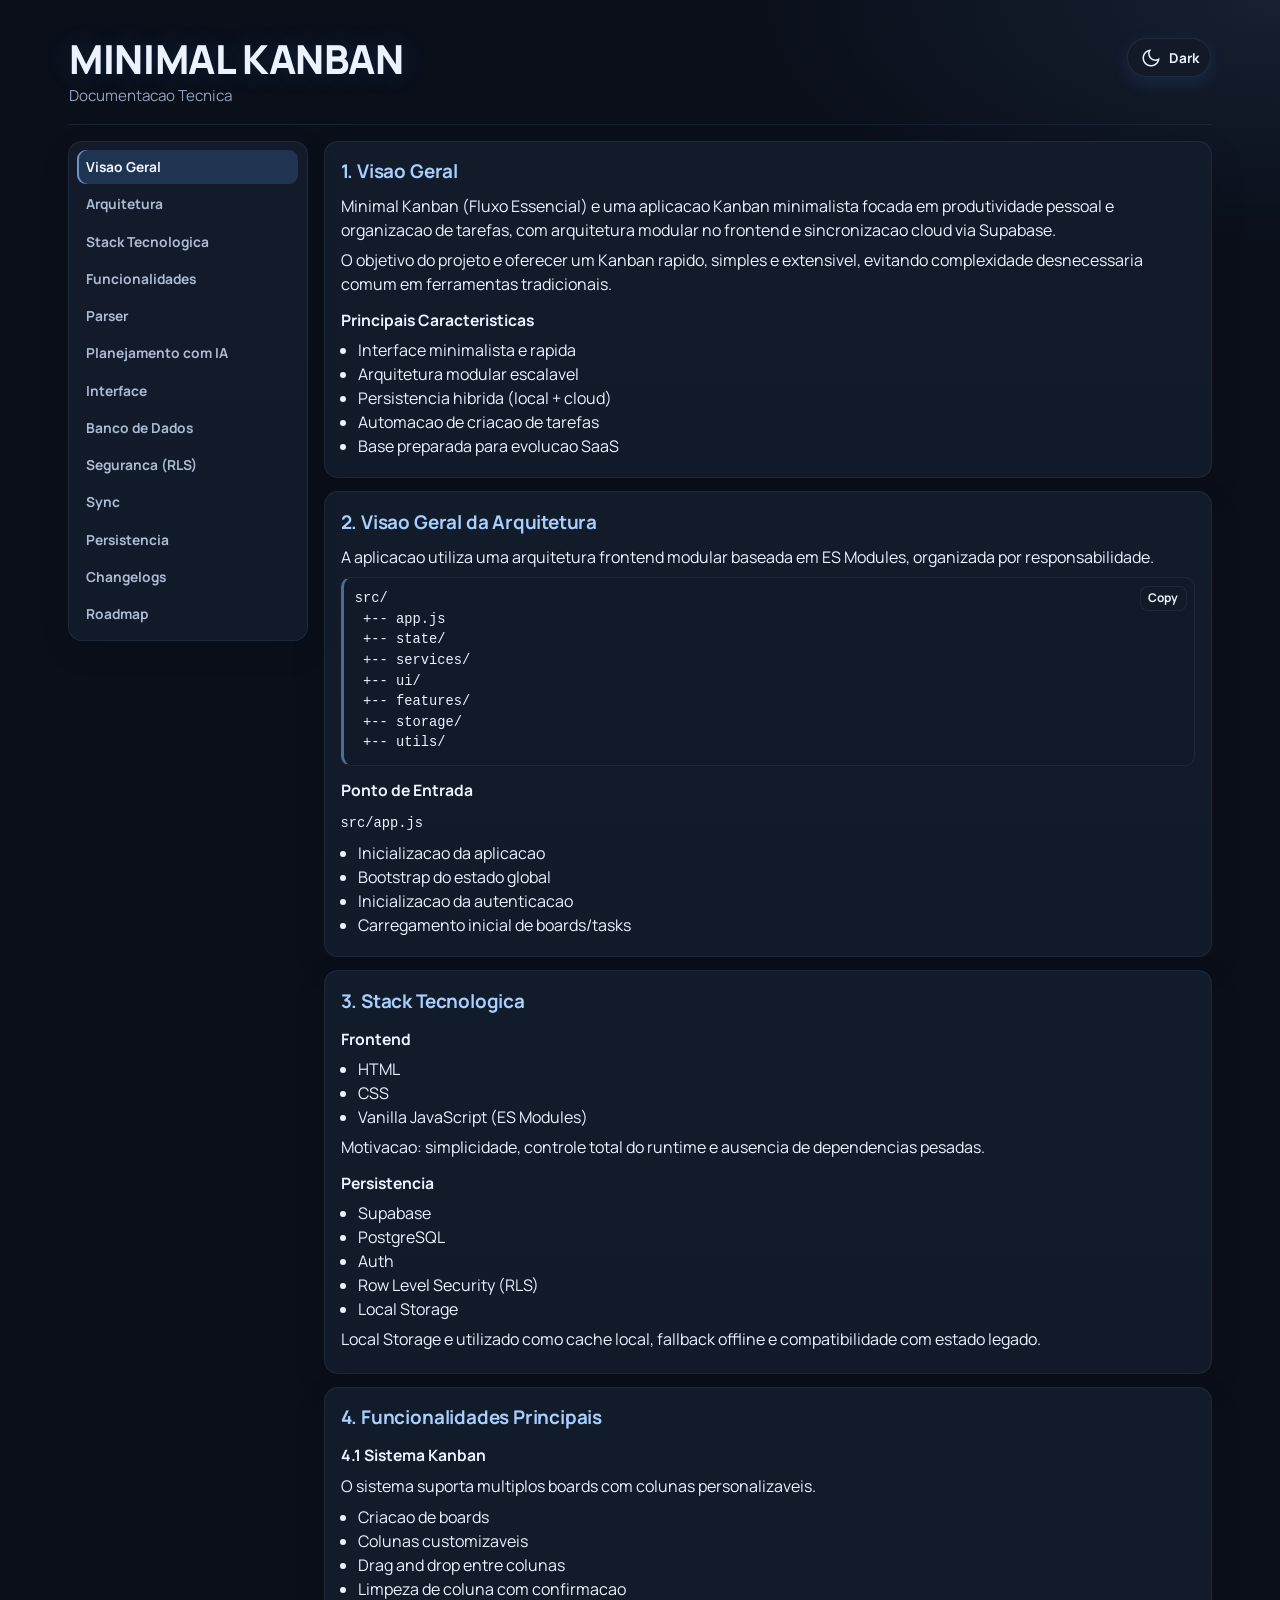
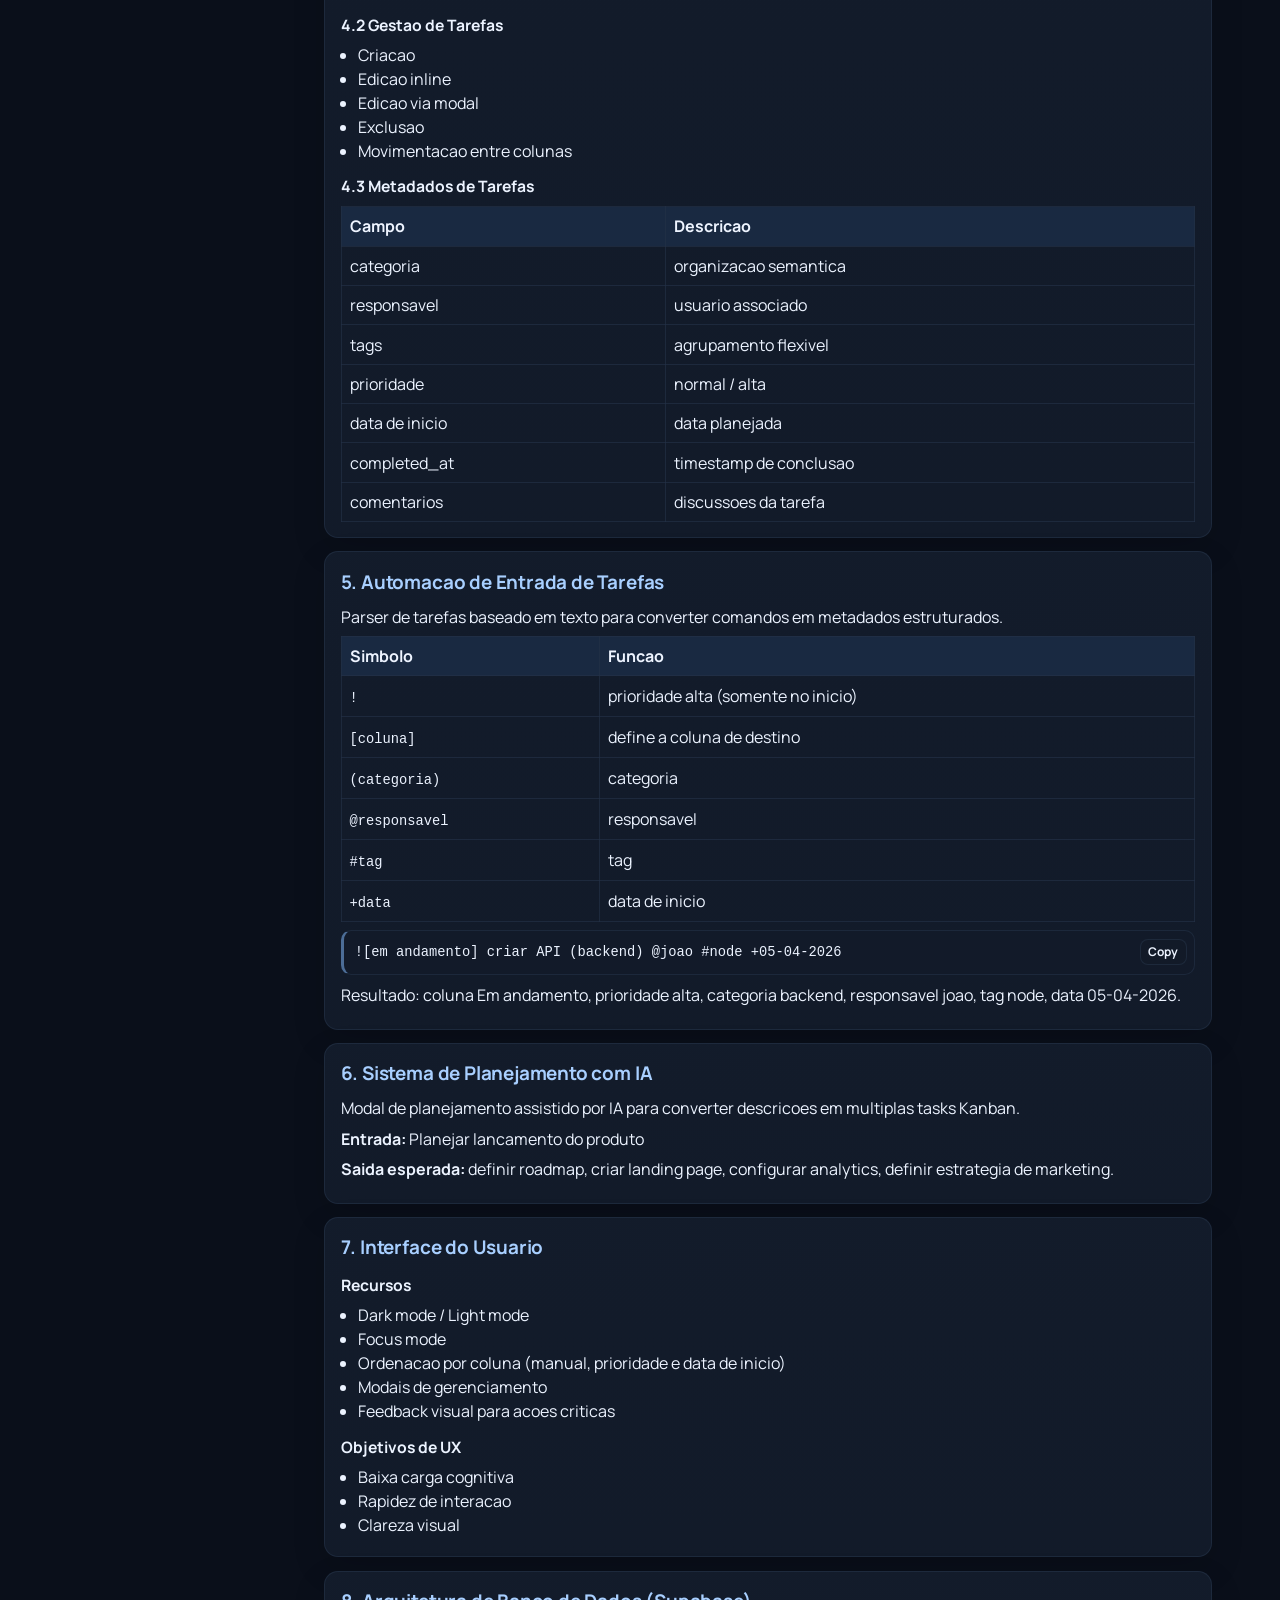
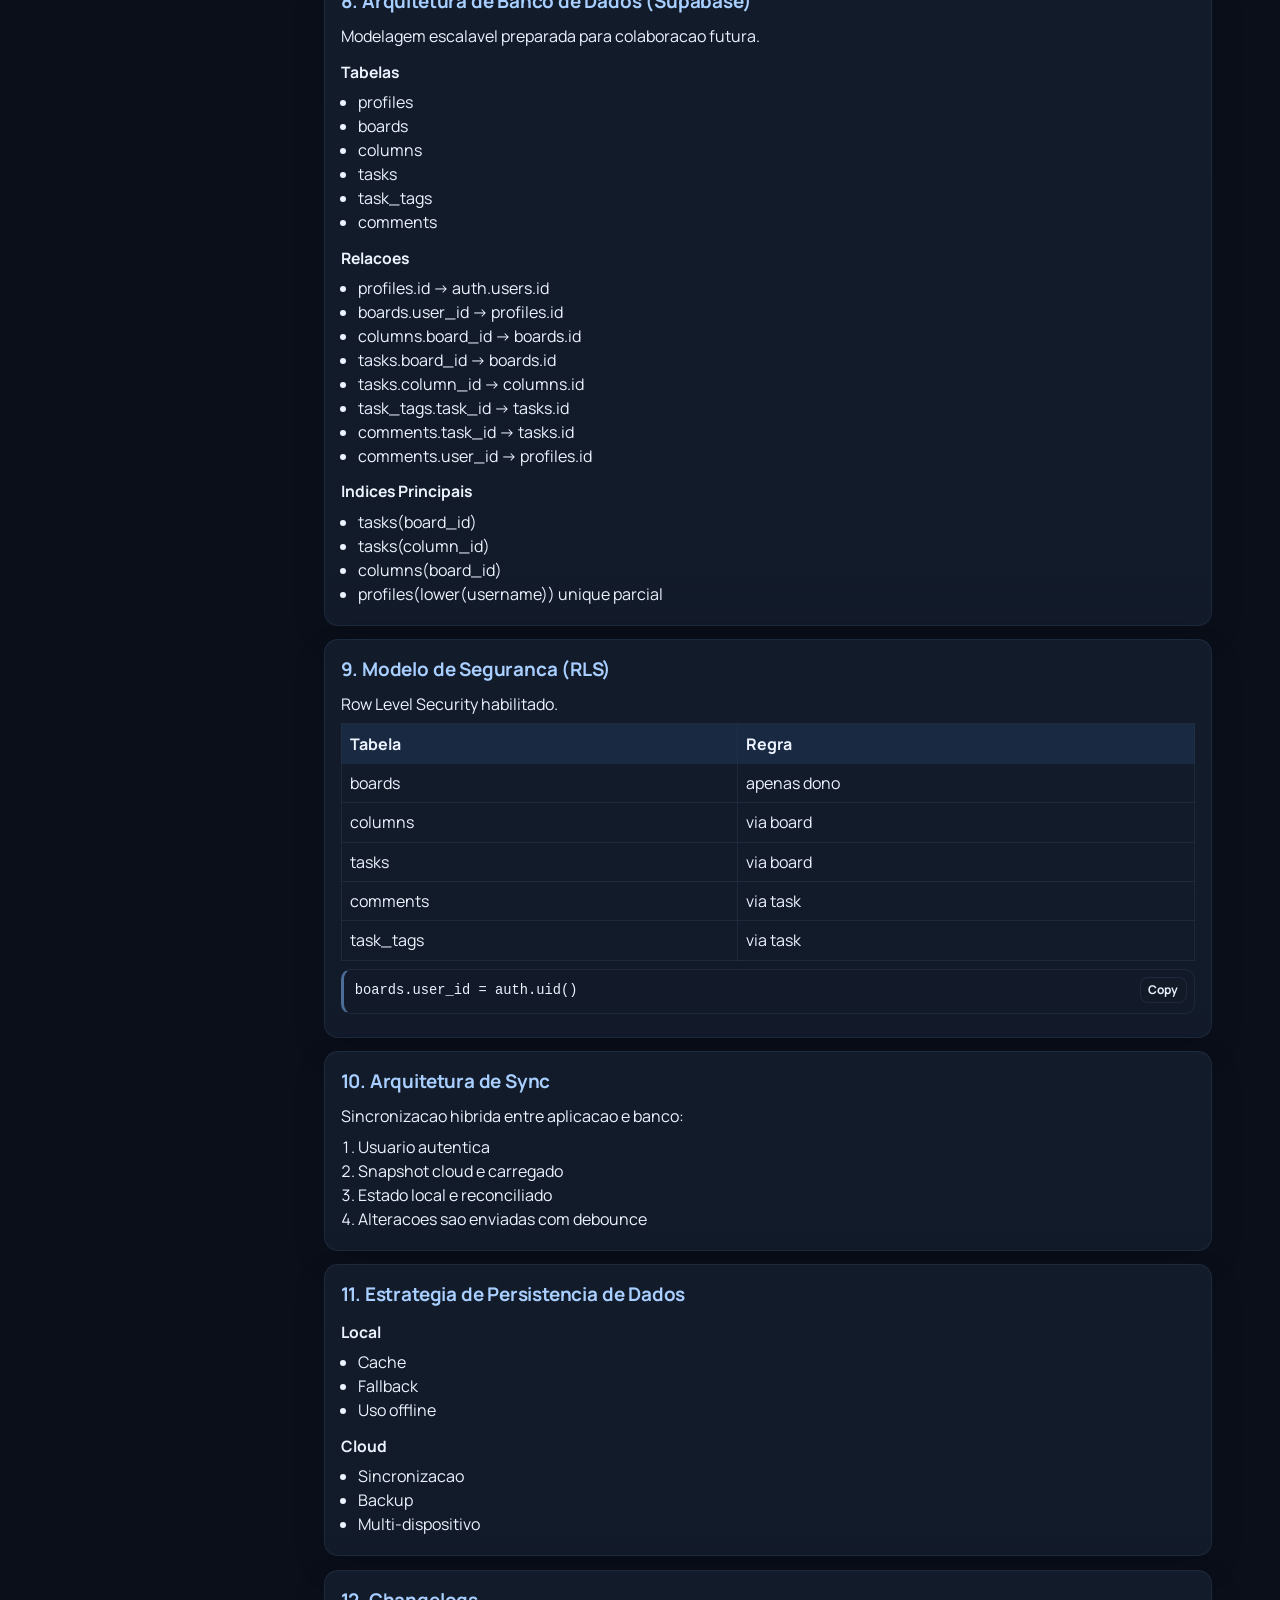
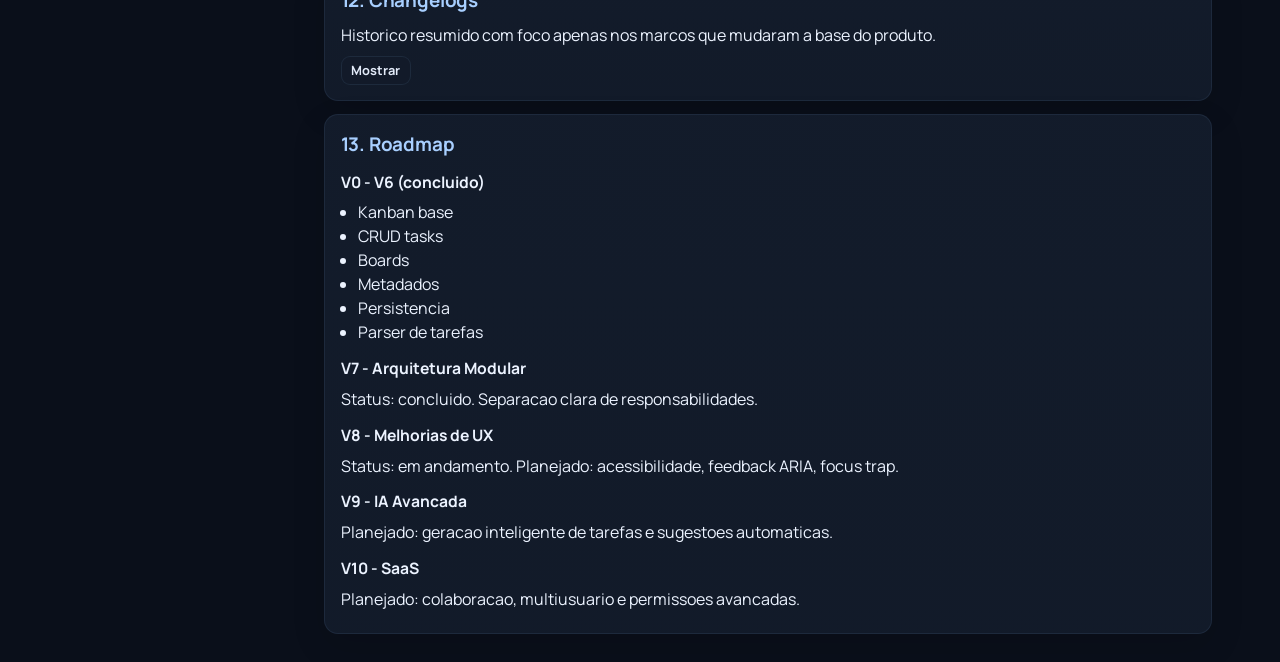
==== commit 1b3c025d: "feat: refine docs nav, username flow, and column deletion safeguards" ====
--- a/docs/index.html
+++ b/docs/index.html
@@ -26,7 +26,7 @@
     <div class="doc-layout">
       <aside class="doc-sidebar">
         <nav class="doc-nav" aria-label="Navegacao da documentacao">
-          <a href="#top">Visao Geral</a>
+          <a href="#overview">Visao Geral</a>
           <a href="#architecture">Arquitetura</a>
           <a href="#stack">Stack Tecnologica</a>
           <a href="#core-features">Funcionalidades</a>
@@ -252,6 +252,8 @@
         <section id="changelogs" class="doc-card">
           <h2>12. Changelogs</h2>
           <p>Historico resumido com foco apenas nos marcos que mudaram a base do produto.</p>
+          <button id="changelogs-toggle" type="button" class="section-toggle-btn" aria-expanded="false" aria-controls="changelogs-content">Mostrar</button>
+          <div id="changelogs-content" hidden>
           <ul>
             <li><strong>2026-04-02:</strong> ordenacao passou a ser configuravel por coluna (botao <code>↑↓</code> no topo de cada coluna) com modos <code>manual</code>, <code>prioridade</code> e <code>data de inicio</code> + direcao <code>↑/↓</code>.</li>
             <li><strong>2026-04-02:</strong> drag and drop voltou a respeitar ordem manual quando o modo de ordenacao esta em <code>manual</code>.</li>
@@ -267,6 +269,7 @@
             <li><strong>2026-03-30:</strong> parser/planner ajustado para criar tarefas padrao quando o input vier vazio em board sem tarefas (evita fluxo morto).</li>
             <li><strong>2026-03-30 a 2026-04-02:</strong> melhoria da documentacao tecnica (navegacao por anchors, sidebar ativa e copia de blocos de codigo).</li>
           </ul>
+          </div>
         </section>
         <section id="roadmap" class="doc-card">
           <h2>13. Roadmap</h2>
--- a/docs/style.css
+++ b/docs/style.css
@@ -178,6 +178,26 @@
   padding-left: 1.1rem;
 }
 
+.section-toggle-btn {
+  border: 1px solid color-mix(in srgb, var(--line-soft) 66%, transparent);
+  border-radius: 9px;
+  background: color-mix(in srgb, var(--surface-low) 80%, var(--surface-card));
+  color: color-mix(in srgb, var(--text) 88%, var(--text-muted));
+  font: inherit;
+  font-size: 0.8rem;
+  font-weight: 700;
+  line-height: 1;
+  padding: 0.44rem 0.6rem;
+  cursor: pointer;
+  margin-top: 0.15rem;
+}
+
+.section-toggle-btn:hover {
+  background: color-mix(in srgb, var(--surface-low) 66%, var(--surface-card));
+  border-color: color-mix(in srgb, var(--accent-soft) 48%, var(--line-soft));
+  color: var(--text);
+}
+
 .code-wrap {
   position: relative;
 }
